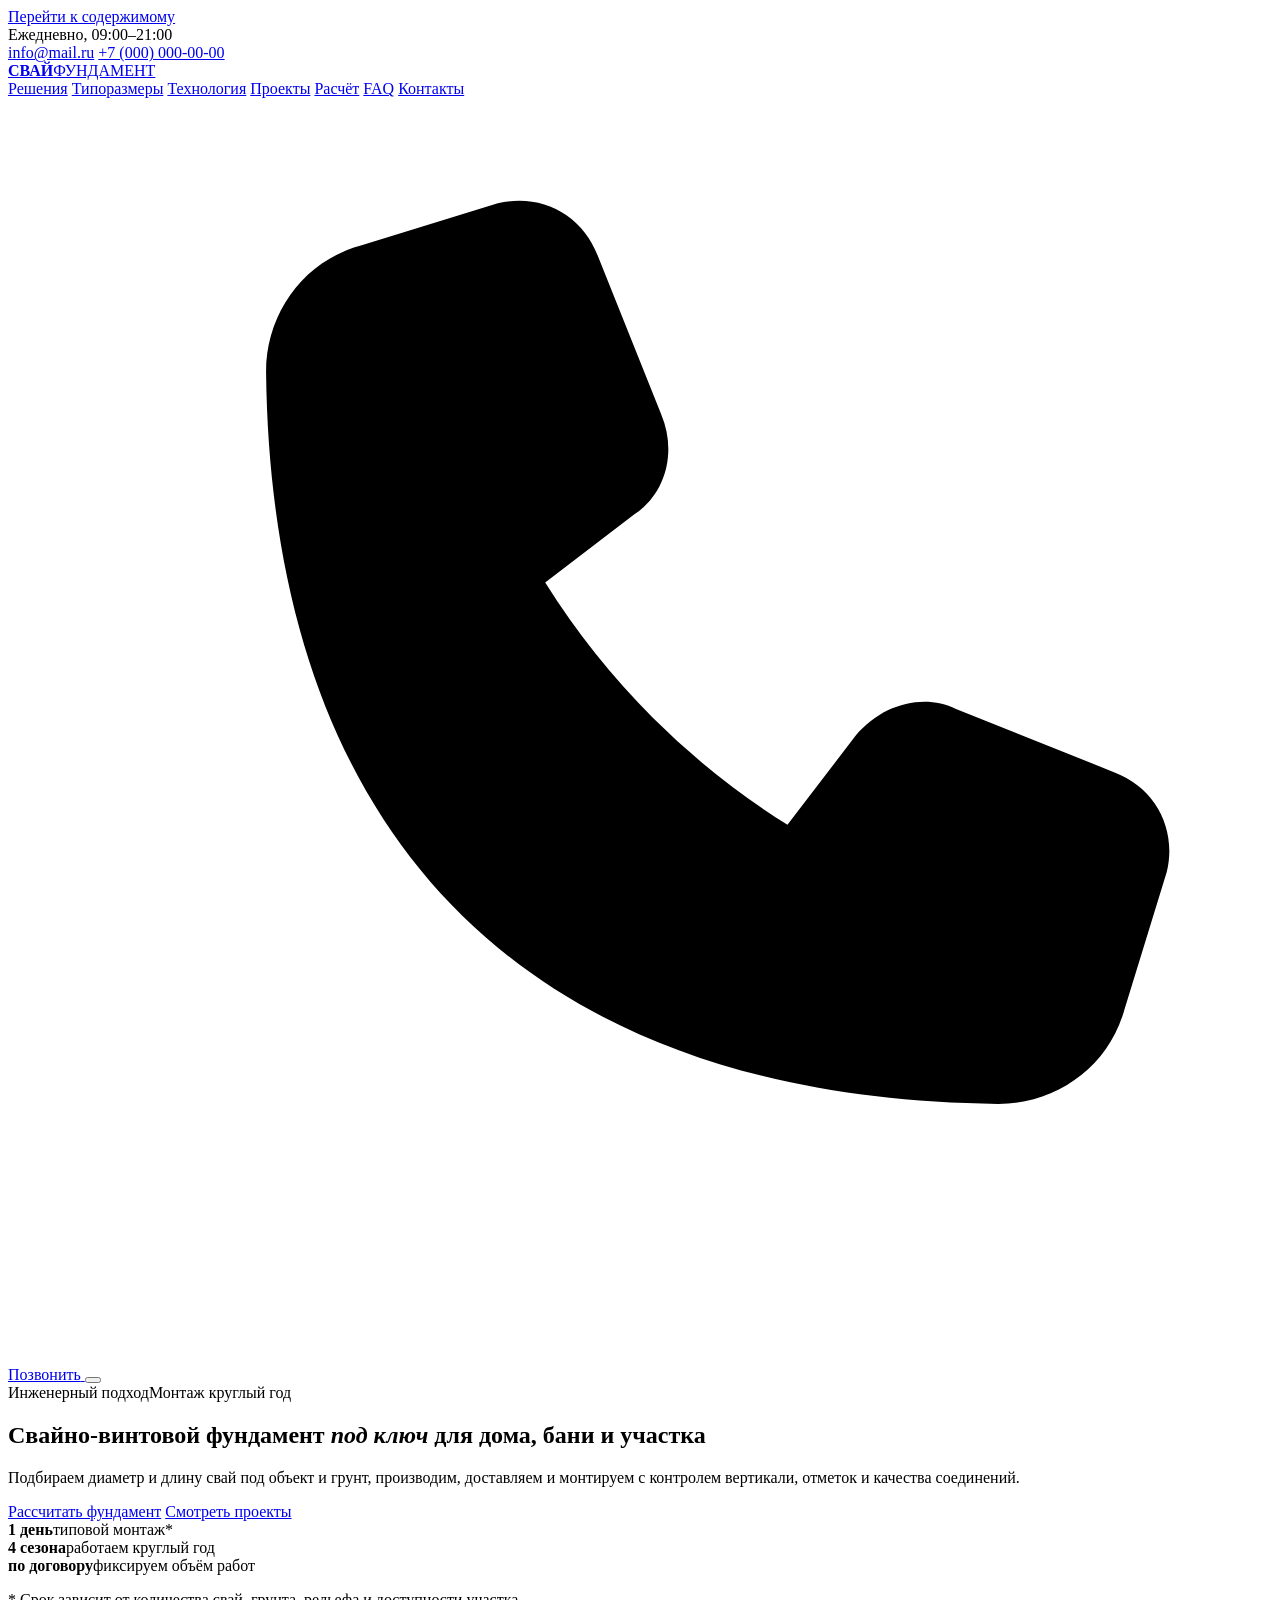
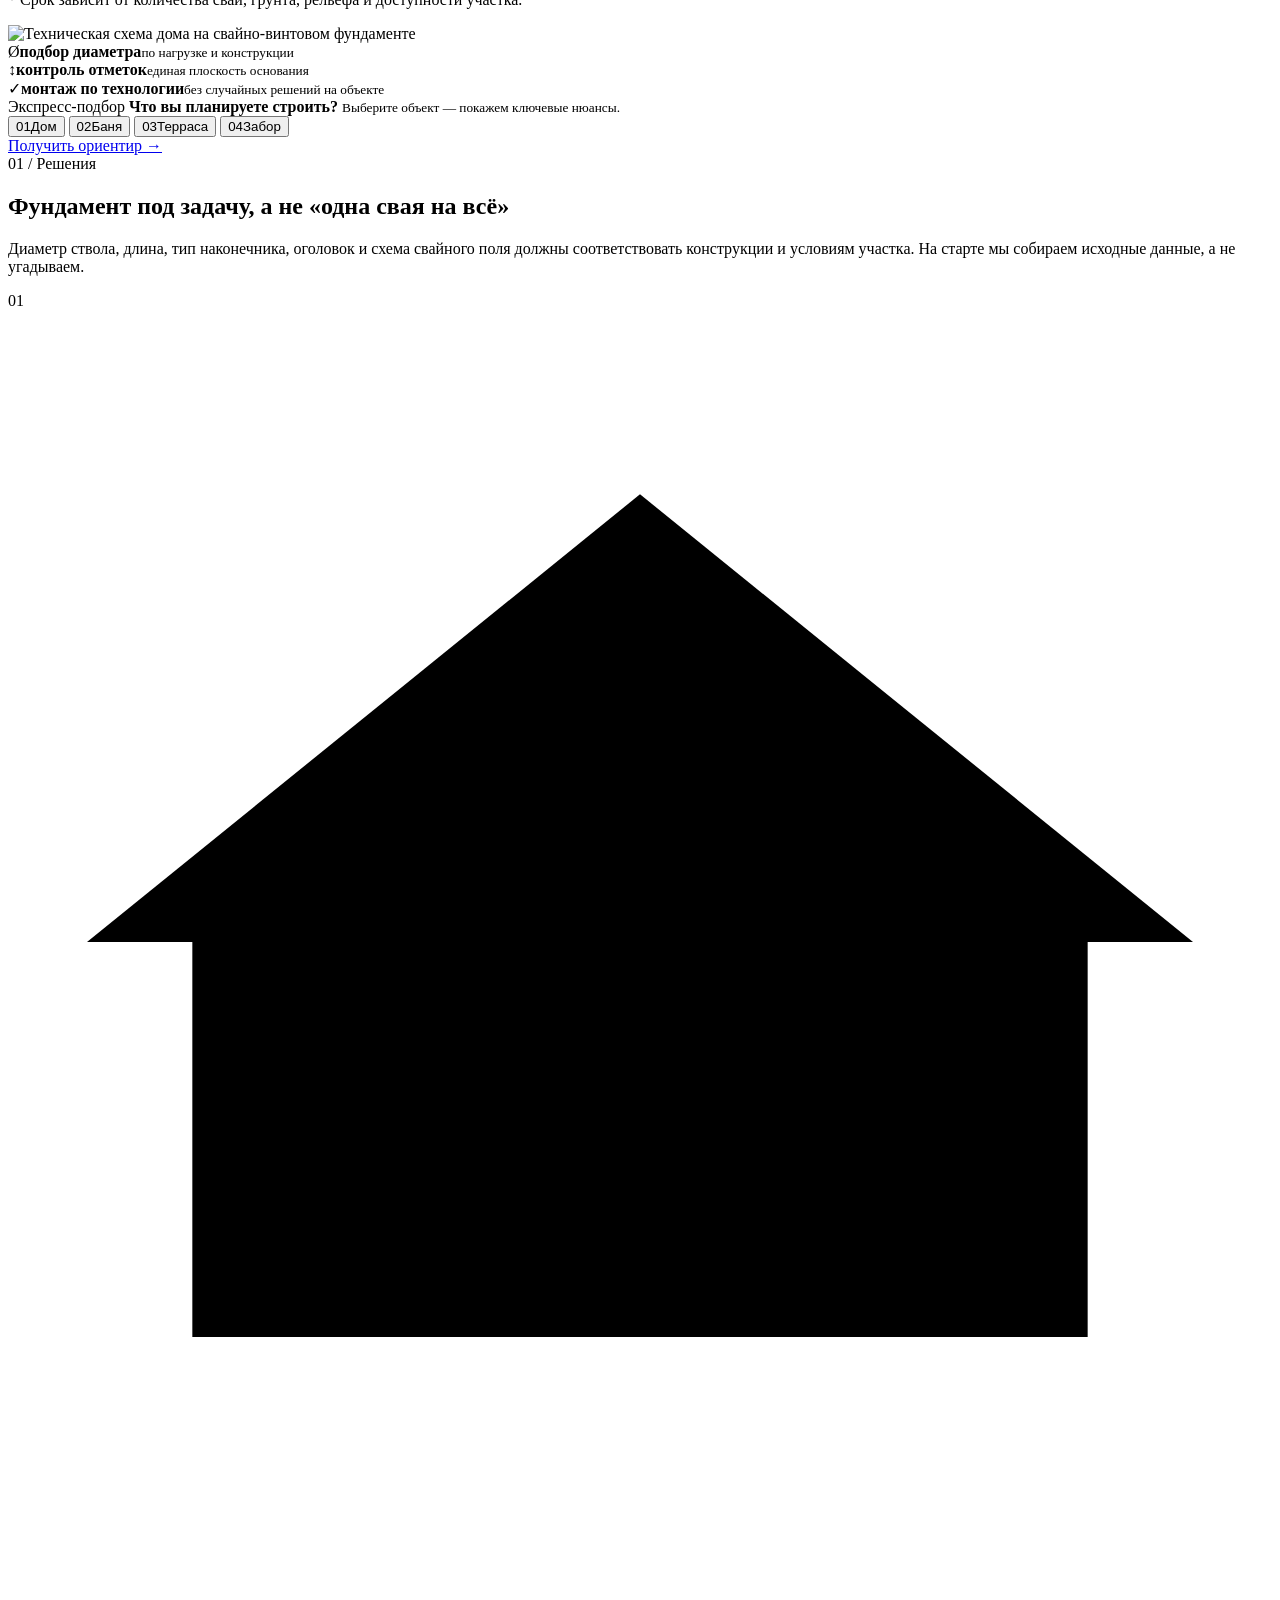
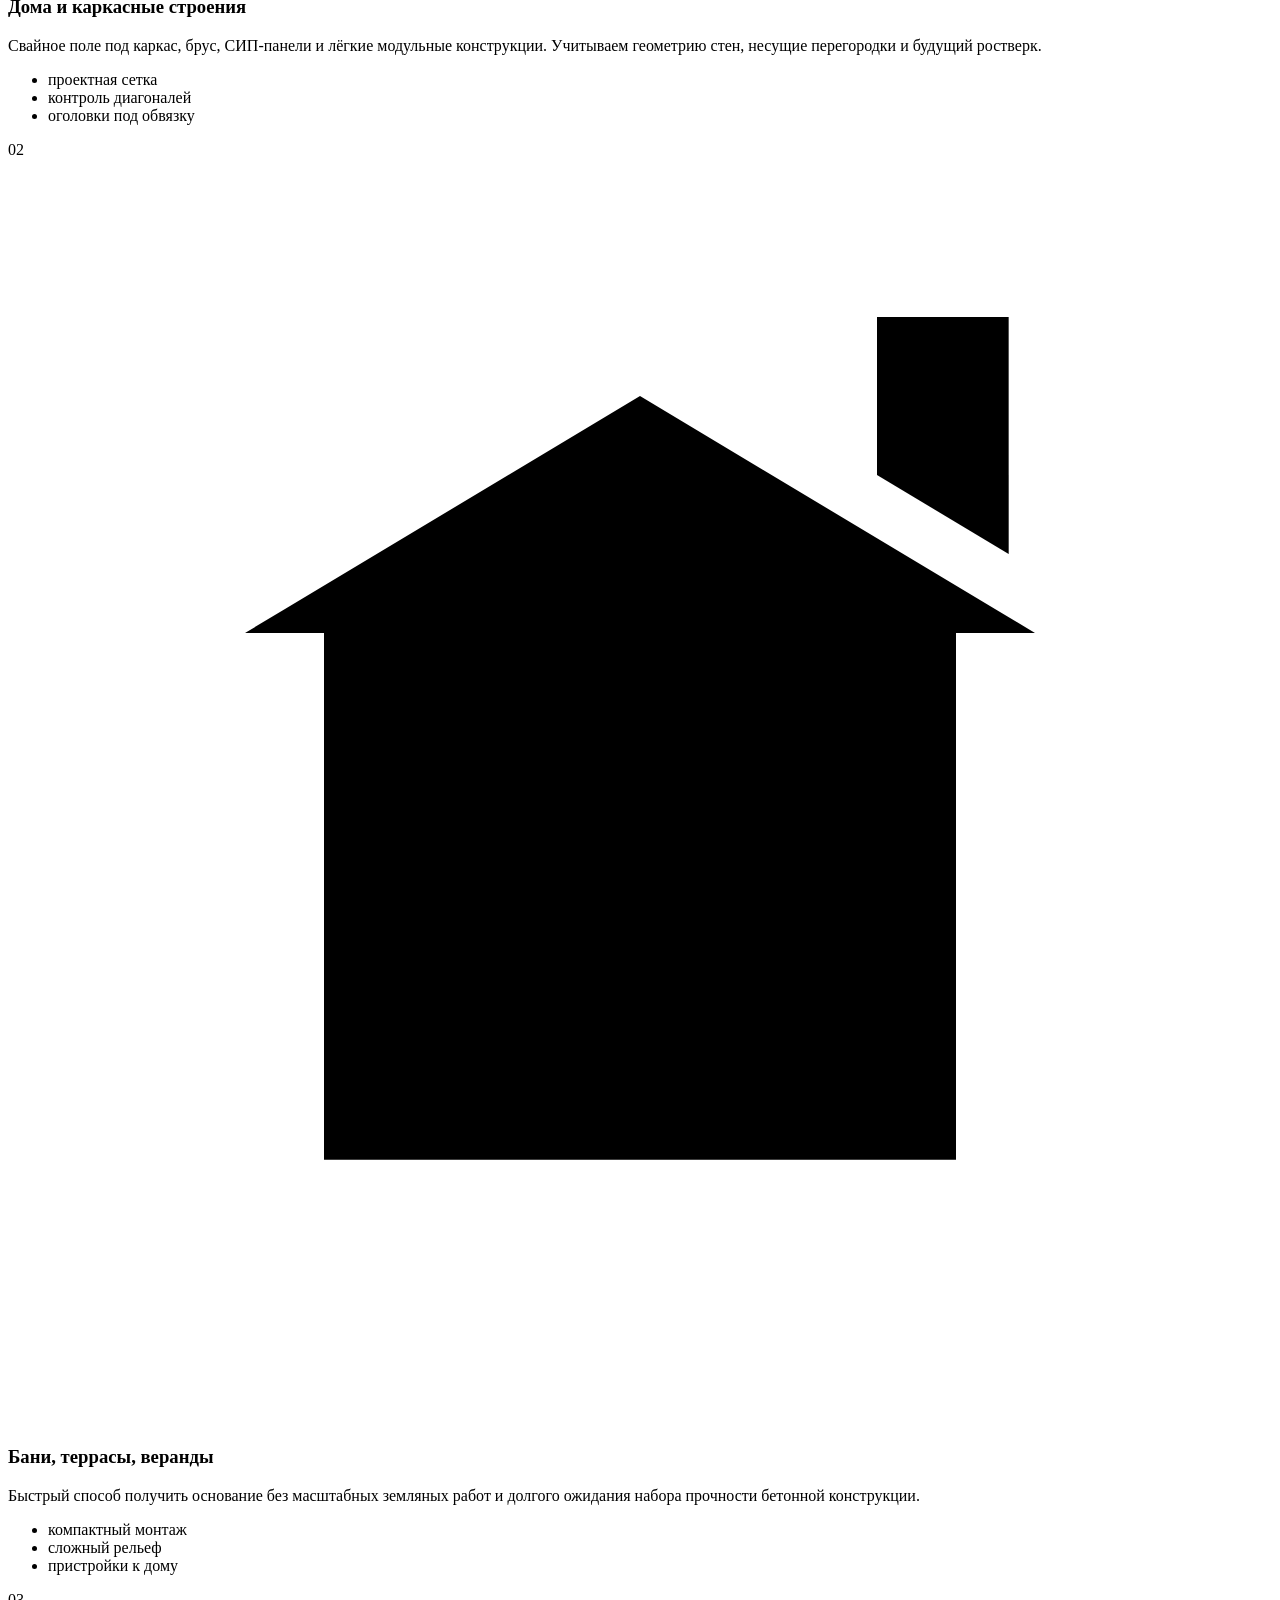
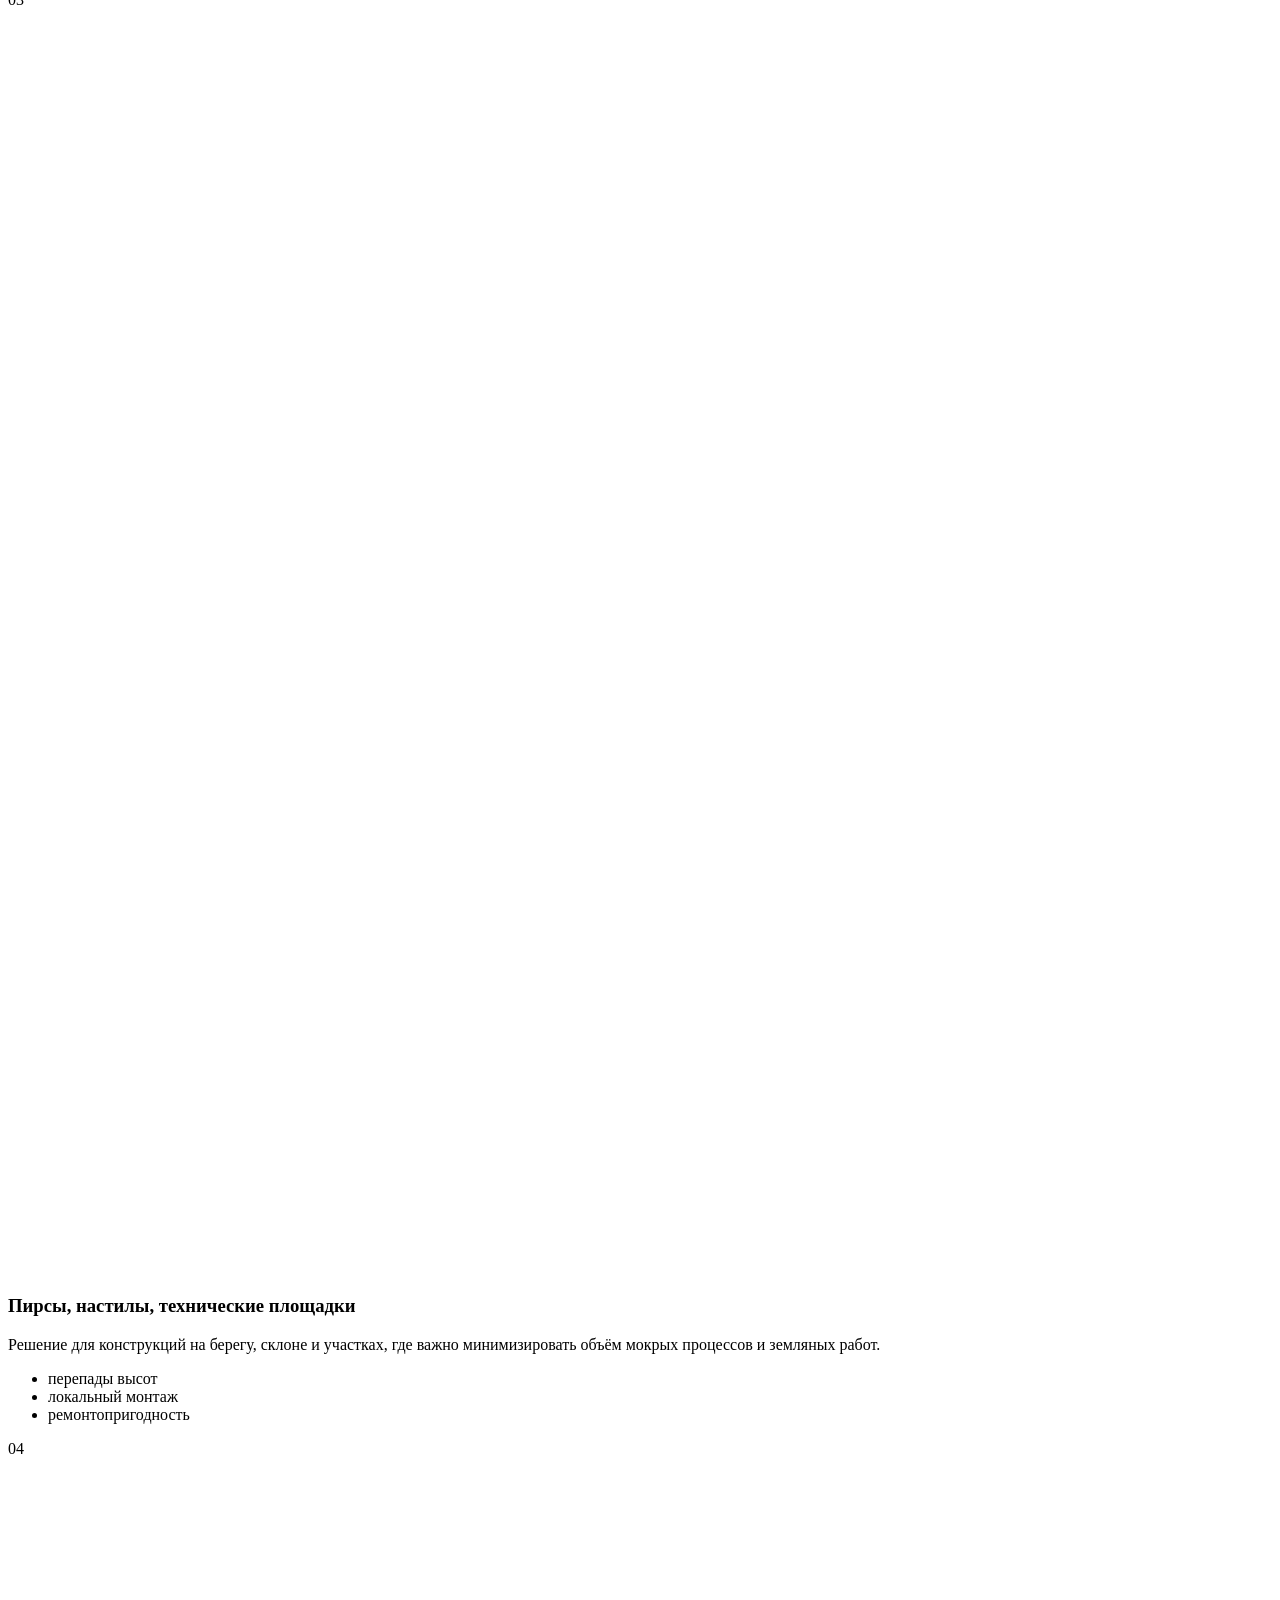
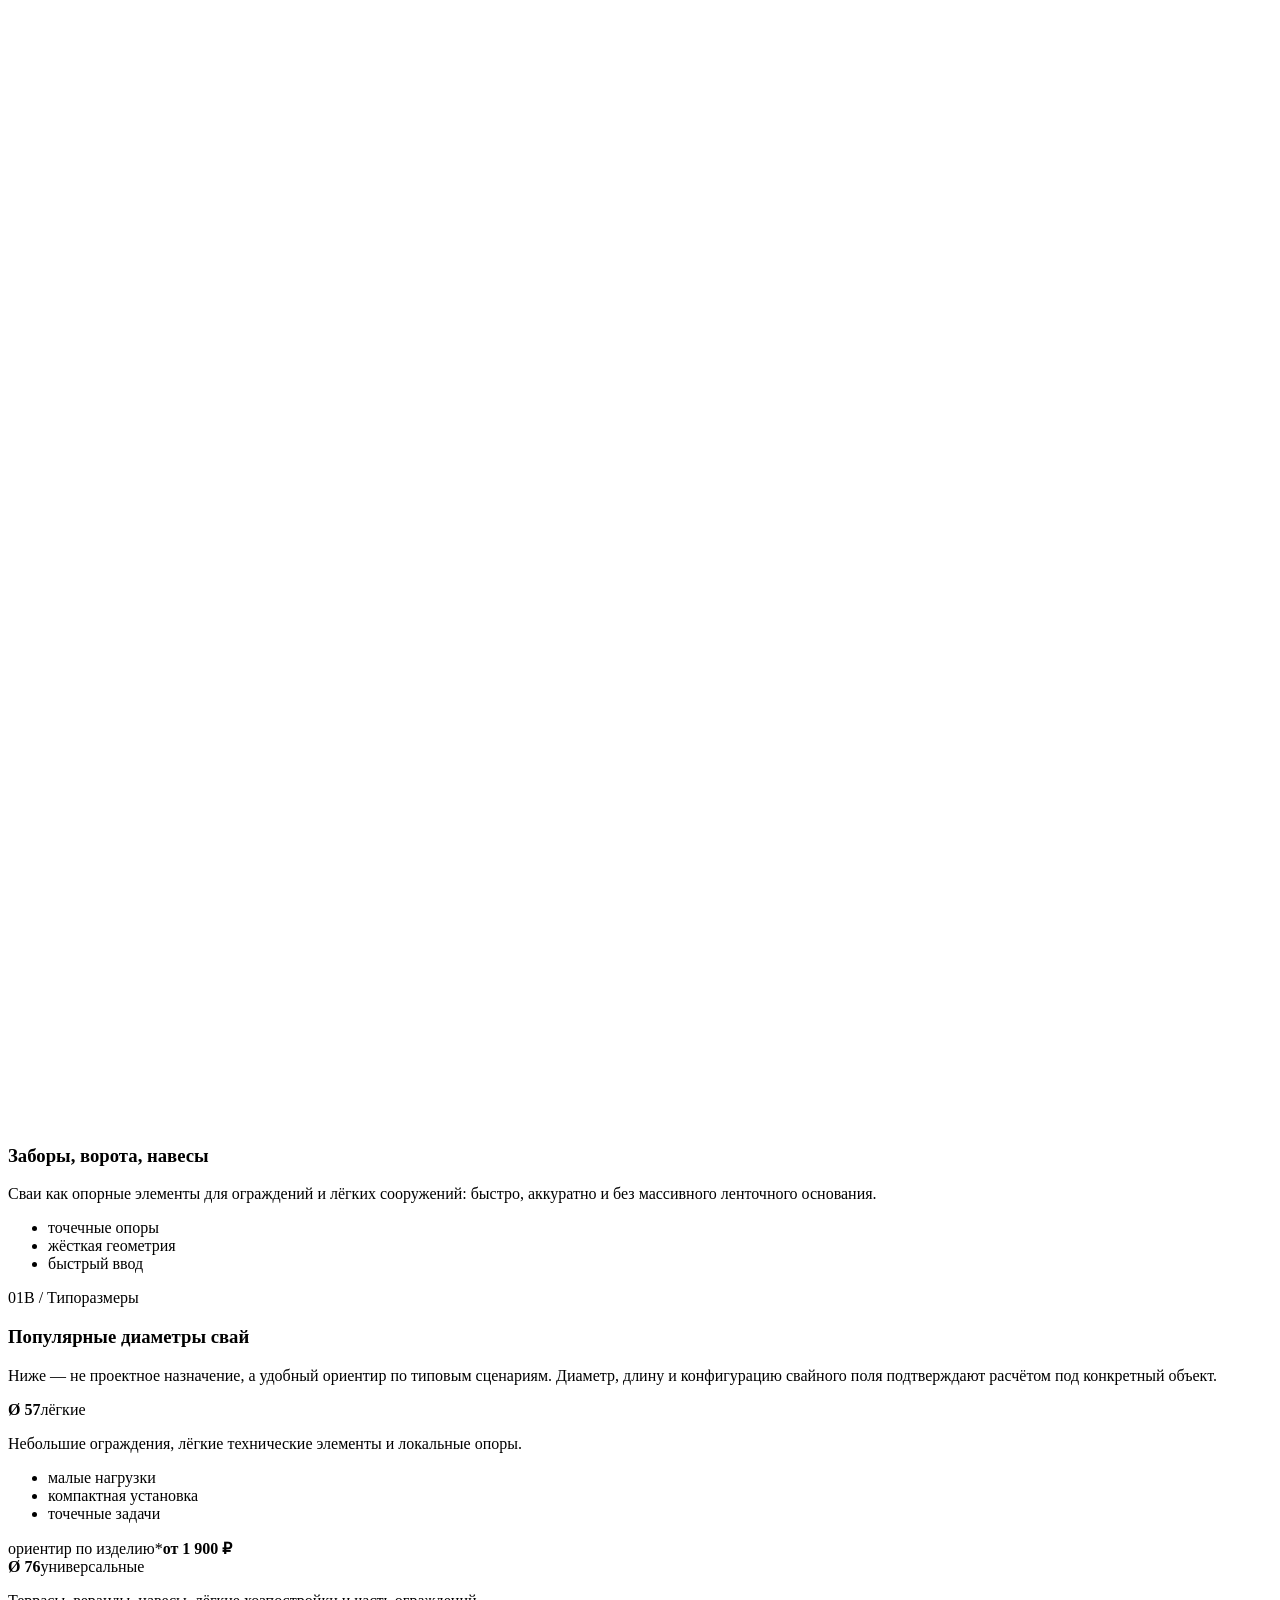
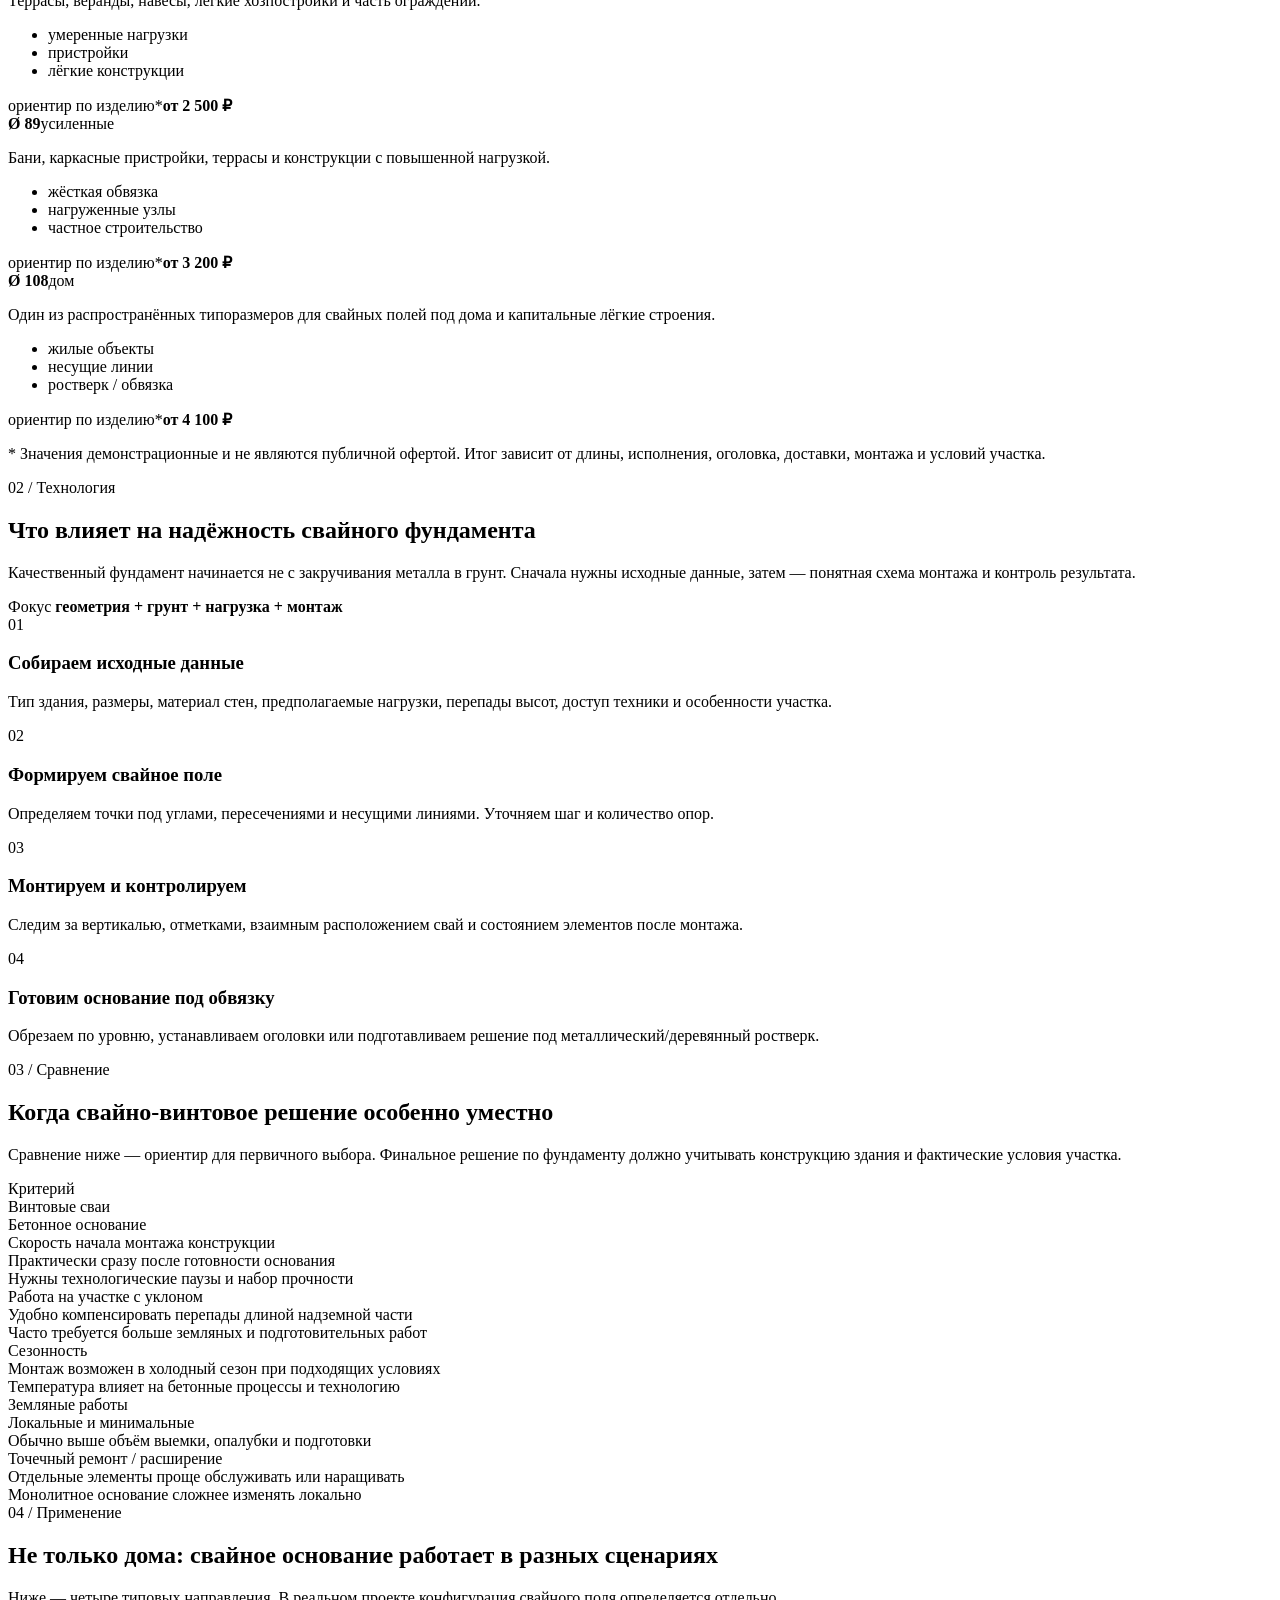
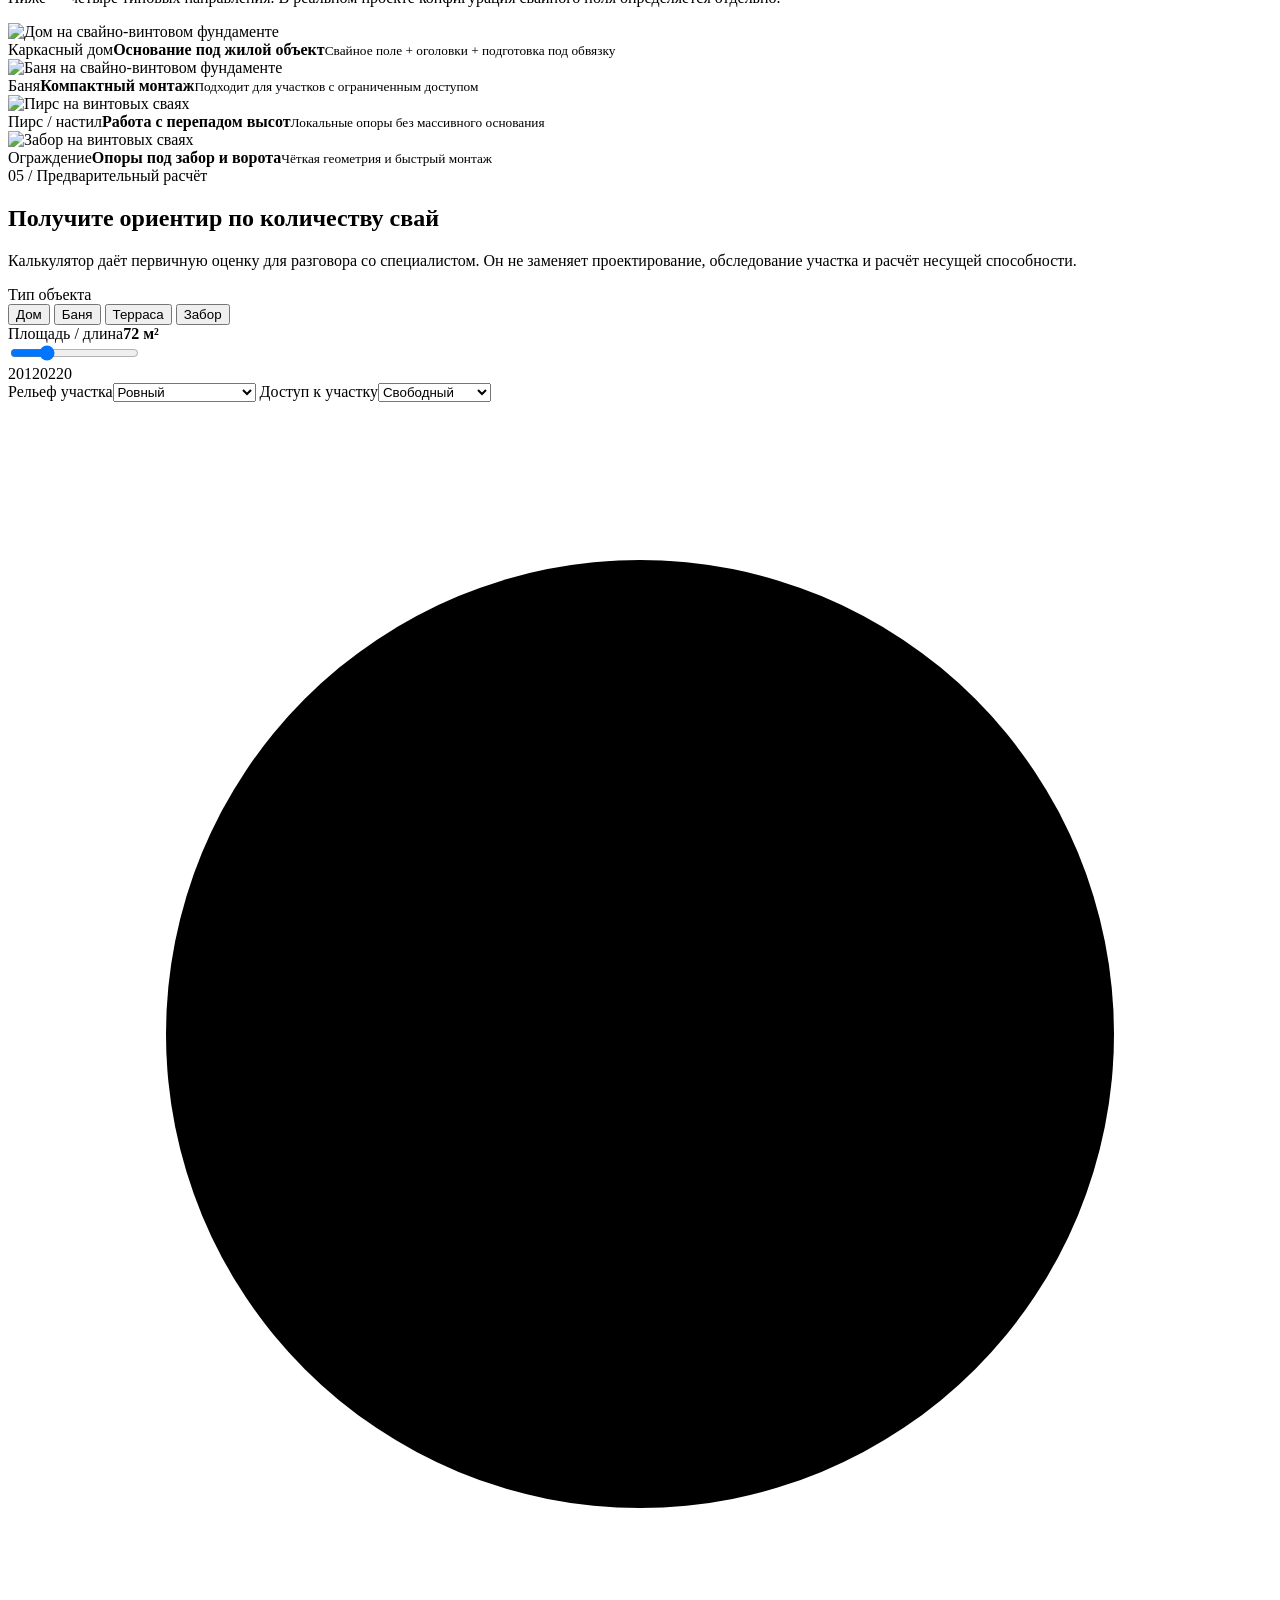
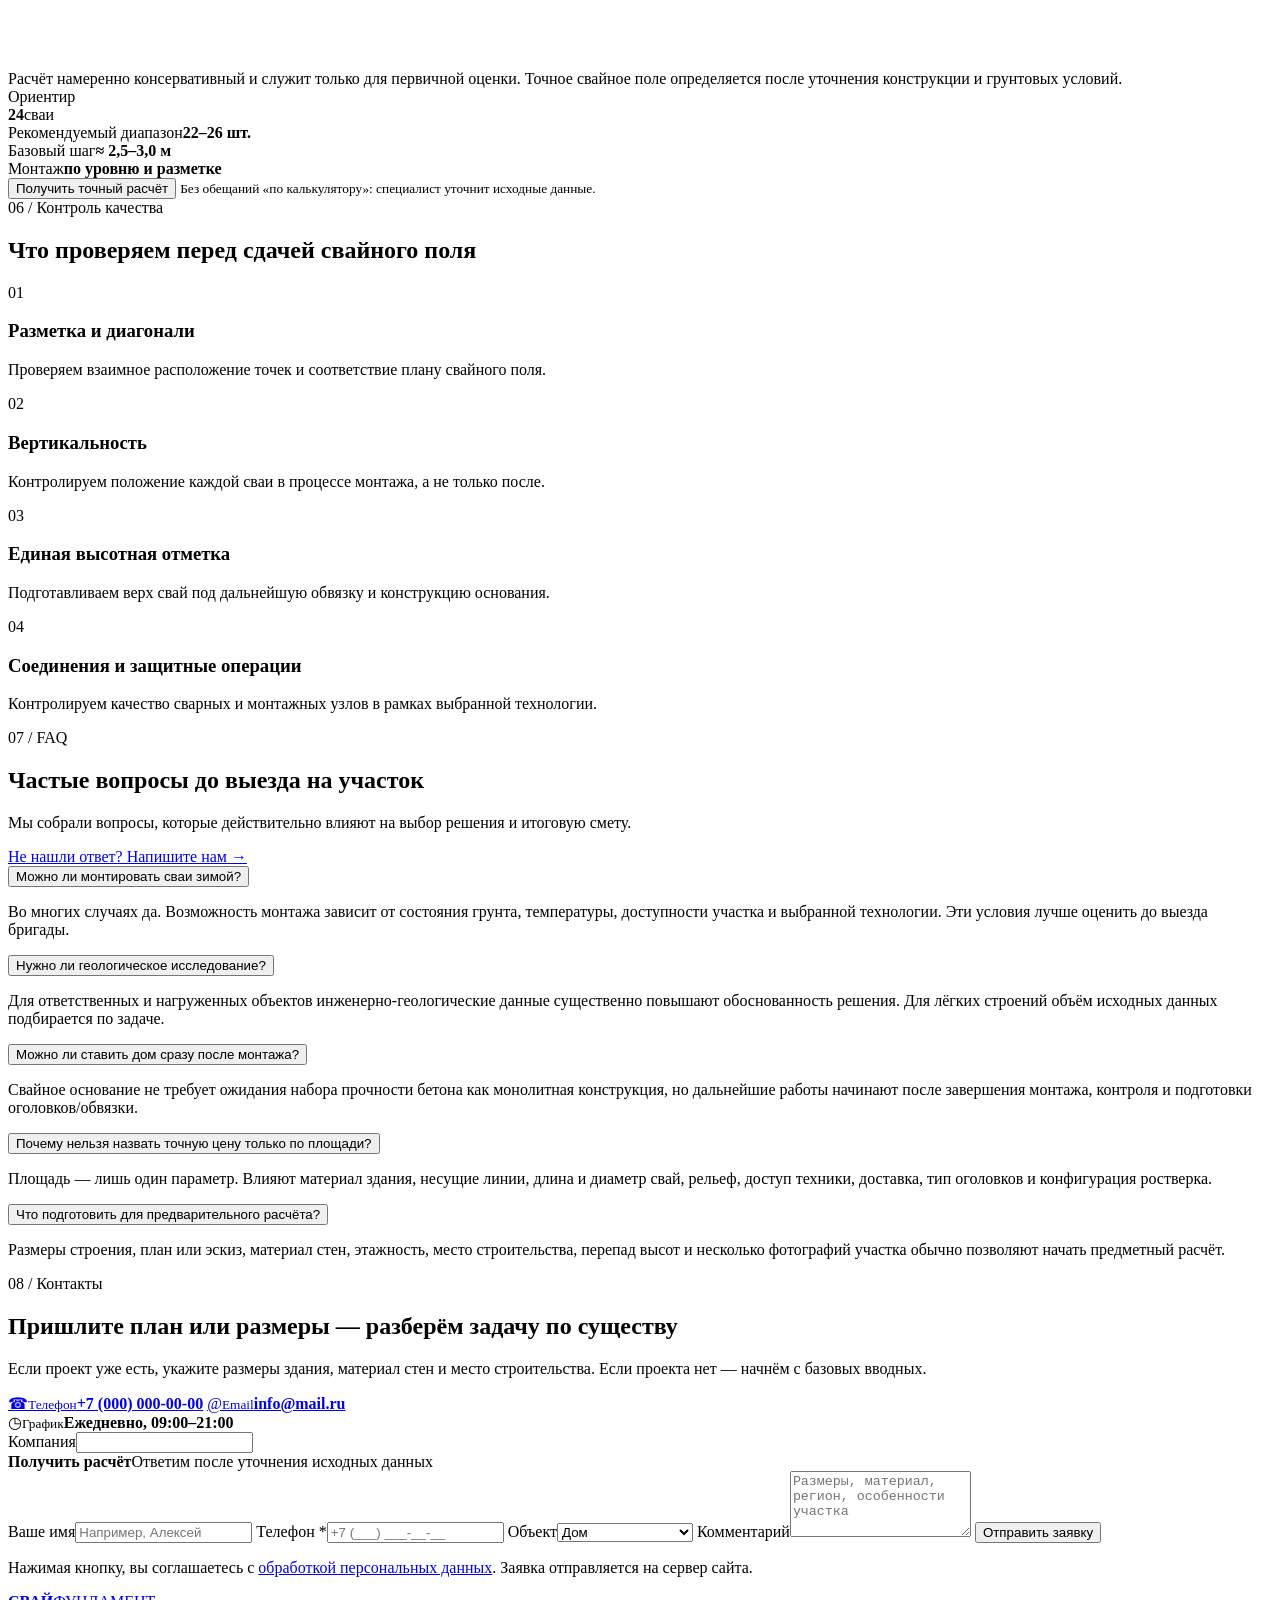
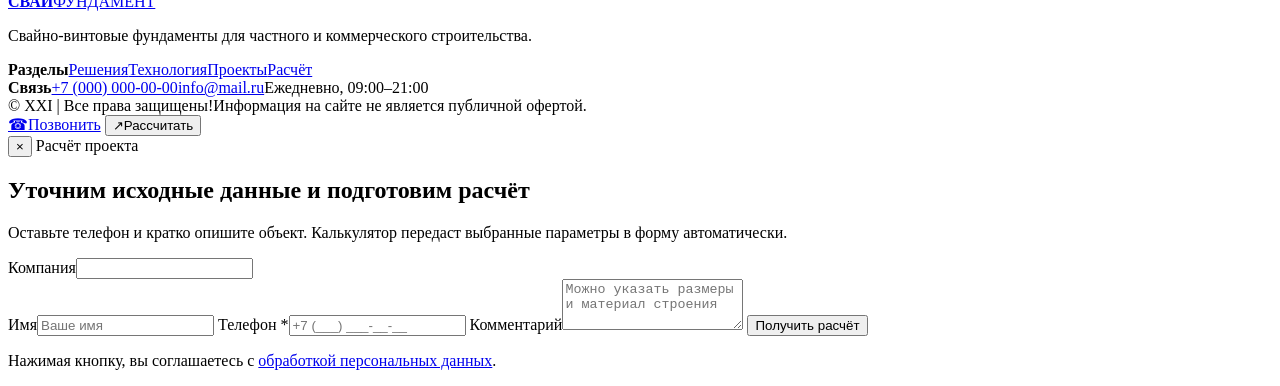
==== index.html @ ac0e325f "Initial project import" ====
<!DOCTYPE html>
<html lang="ru">
<head>
  <meta charset="utf-8">
  <meta name="viewport" content="width=device-width, initial-scale=1, viewport-fit=cover">
  <meta name="theme-color" content="#0b0f14">
  <meta name="format-detection" content="telephone=no">
  <title>Винтовые сваи и свайно-винтовые фундаменты под ключ</title>
  <meta name="description" content="Производство, подбор, доставка и монтаж винтовых свай. Свайно-винтовые фундаменты для домов, бань, террас, пирсов, заборов и пристроек.">
  <meta property="og:title" content="Винтовые сваи и свайно-винтовые фундаменты под ключ">
  <meta property="og:description" content="Подбор, производство, доставка и монтаж винтовых свай для частного и коммерческого строительства.">
  <meta property="og:type" content="website">
  <meta property="og:locale" content="ru_RU">
  <meta property="og:image" content="assets/img/og-cover.png">
  <meta name="twitter:card" content="summary_large_image">
  <link rel="icon" href="assets/img/favicon.svg" type="image/svg+xml">
  <link rel="apple-touch-icon" href="assets/img/icon-192.png">
  <link rel="manifest" href="manifest.webmanifest">
  <link rel="stylesheet" href="assets/css/style.css">
  <script type="application/ld+json">
  {
    "@context": "https://schema.org",
    "@type": "HomeAndConstructionBusiness",
    "name": "СвайФундамент",
    "telephone": "+70000000000",
    "email": "info@mail.ru",
    "openingHours": "Mo-Su 09:00-21:00",
    "areaServed": "Россия",
    "description": "Производство, подбор, доставка и монтаж винтовых свай и свайно-винтовых фундаментов."
  }
  </script>
</head>
<body>
  <a class="skip-link" href="#main">Перейти к содержимому</a>

  <header class="site-header" data-header>
    <div class="topline">
      <div class="container topline__inner">
        <div class="topline__item"><span class="dot dot--live"></span> Ежедневно, 09:00–21:00</div>
        <div class="topline__contacts">
          <a href="mailto:info@mail.ru">info@mail.ru</a>
          <a href="tel:+70000000000">+7 (000) 000-00-00</a>
        </div>
      </div>
    </div>
    <div class="container nav-wrap">
      <a class="brand" href="#top" aria-label="На главную">
        <span class="brand__mark" aria-hidden="true">
          <span class="brand__shaft"></span>
          <span class="brand__spiral brand__spiral--one"></span>
          <span class="brand__spiral brand__spiral--two"></span>
        </span>
        <span class="brand__text"><strong>СВАЙ</strong><span>ФУНДАМЕНТ</span></span>
      </a>

      <nav class="main-nav" aria-label="Главная навигация" data-nav>
        <a href="#solutions">Решения</a>
        <a href="#prices">Типоразмеры</a>
        <a href="#technology">Технология</a>
        <a href="#projects">Проекты</a>
        <a href="#calculator">Расчёт</a>
        <a href="#faq">FAQ</a>
        <a href="#contacts">Контакты</a>
      </nav>

      <div class="nav-actions">
        <a class="phone-chip" href="tel:+70000000000" aria-label="Позвонить">
          <svg viewBox="0 0 24 24" aria-hidden="true"><path d="M6.7 2.8 9.3 2c.8-.2 1.6.2 1.9 1l1.2 3c.3.7.1 1.5-.5 1.9l-1.7 1.3a14.5 14.5 0 0 0 4.6 4.6l1.3-1.7c.5-.6 1.3-.8 1.9-.5l3 1.2c.8.3 1.2 1.1 1 1.9l-.8 2.6c-.3 1.1-1.3 1.8-2.4 1.8C9.9 19 5 14.1 4.9 5.2c0-1.1.7-2.1 1.8-2.4Z"/></svg>
          <span>Позвонить</span>
        </a>
        <button class="menu-toggle" type="button" aria-label="Открыть меню" aria-expanded="false" data-menu-toggle>
          <span></span><span></span><span></span>
        </button>
      </div>
    </div>
  </header>

  <main id="main">
    <section class="hero" id="top">
      <div class="hero__grid" aria-hidden="true"></div>
      <div class="hero__glow hero__glow--one" aria-hidden="true"></div>
      <div class="hero__glow hero__glow--two" aria-hidden="true"></div>
      <div class="container hero__layout">
        <div class="hero__content" data-reveal>
          <div class="eyebrow"><span>Инженерный подход</span><span>Монтаж круглый год</span></div>
          <h1>Свайно-винтовой фундамент <em>под ключ</em> для дома, бани и участка</h1>
          <p class="hero__lead">Подбираем диаметр и длину свай под объект и грунт, производим, доставляем и монтируем с контролем вертикали, отметок и качества соединений.</p>

          <div class="hero__actions">
            <a class="btn btn--primary btn--large" href="#calculator">Рассчитать фундамент</a>
            <a class="btn btn--ghost btn--large" href="#projects">Смотреть проекты</a>
          </div>

          <div class="hero__trust" role="list" aria-label="Преимущества">
            <div class="trust-item" role="listitem"><strong>1 день</strong><span>типовой монтаж*</span></div>
            <div class="trust-item" role="listitem"><strong>4 сезона</strong><span>работаем круглый год</span></div>
            <div class="trust-item" role="listitem"><strong>по договору</strong><span>фиксируем объём работ</span></div>
          </div>
          <p class="micro-note">* Срок зависит от количества свай, грунта, рельефа и доступности участка.</p>
        </div>

        <div class="hero__visual" data-reveal="right">
          <div class="visual-shell">
            <img src="assets/img/hero-foundation.svg" alt="Техническая схема дома на свайно-винтовом фундаменте" width="1200" height="900">
            <div class="visual-label visual-label--a"><span>Ø</span><strong>подбор диаметра</strong><small>по нагрузке и конструкции</small></div>
            <div class="visual-label visual-label--b"><span>↕</span><strong>контроль отметок</strong><small>единая плоскость основания</small></div>
            <div class="visual-label visual-label--c"><span>✓</span><strong>монтаж по технологии</strong><small>без случайных решений на объекте</small></div>
          </div>
        </div>
      </div>

      <div class="container quick-panel" data-reveal>
        <div class="quick-panel__intro">
          <span class="kicker">Экспресс-подбор</span>
          <strong>Что вы планируете строить?</strong>
          <small>Выберите объект — покажем ключевые нюансы.</small>
        </div>
        <div class="quick-panel__options" data-quick-options>
          <button class="quick-option is-active" type="button" data-object="Дом"><span>01</span>Дом</button>
          <button class="quick-option" type="button" data-object="Баня"><span>02</span>Баня</button>
          <button class="quick-option" type="button" data-object="Терраса"><span>03</span>Терраса</button>
          <button class="quick-option" type="button" data-object="Забор"><span>04</span>Забор</button>
        </div>
        <a class="quick-panel__cta" href="#calculator">Получить ориентир <span>→</span></a>
      </div>
    </section>

    <section class="section section--light" id="solutions">
      <div class="container">
        <div class="section-heading section-heading--split" data-reveal>
          <div>
            <span class="section-index">01 / Решения</span>
            <h2>Фундамент под задачу, а не «одна свая на всё»</h2>
          </div>
          <p>Диаметр ствола, длина, тип наконечника, оголовок и схема свайного поля должны соответствовать конструкции и условиям участка. На старте мы собираем исходные данные, а не угадываем.</p>
        </div>

        <div class="solution-grid">
          <article class="solution-card solution-card--featured" data-reveal>
            <div class="solution-card__num">01</div>
            <div class="solution-card__icon" aria-hidden="true">
              <svg viewBox="0 0 48 48"><path d="M7 22 24 10l17 12v17H7V22Z"/><path d="M3 24 24 7l21 17"/><path d="M14 39V25h20v14"/><path d="M13 42v4M24 42v4M35 42v4"/></svg>
            </div>
            <h3>Дома и каркасные строения</h3>
            <p>Свайное поле под каркас, брус, СИП-панели и лёгкие модульные конструкции. Учитываем геометрию стен, несущие перегородки и будущий ростверк.</p>
            <ul class="mini-list"><li>проектная сетка</li><li>контроль диагоналей</li><li>оголовки под обвязку</li></ul>
          </article>

          <article class="solution-card" data-reveal>
            <div class="solution-card__num">02</div>
            <div class="solution-card__icon" aria-hidden="true">
              <svg viewBox="0 0 48 48"><path d="M8 38h32M12 38V18h24v20M9 18l15-9 15 9M17 38V27h14v11"/><path d="M33 12V6h5v9"/></svg>
            </div>
            <h3>Бани, террасы, веранды</h3>
            <p>Быстрый способ получить основание без масштабных земляных работ и долгого ожидания набора прочности бетонной конструкции.</p>
            <ul class="mini-list"><li>компактный монтаж</li><li>сложный рельеф</li><li>пристройки к дому</li></ul>
          </article>

          <article class="solution-card" data-reveal>
            <div class="solution-card__num">03</div>
            <div class="solution-card__icon" aria-hidden="true">
              <svg viewBox="0 0 48 48"><path d="M5 29h38M8 29v12M20 29v12M32 29v12M40 29v12M6 17l36 6M10 14v13M22 17v12M34 19v11"/><path d="M4 42h40"/></svg>
            </div>
            <h3>Пирсы, настилы, технические площадки</h3>
            <p>Решение для конструкций на берегу, склоне и участках, где важно минимизировать объём мокрых процессов и земляных работ.</p>
            <ul class="mini-list"><li>перепады высот</li><li>локальный монтаж</li><li>ремонтопригодность</li></ul>
          </article>

          <article class="solution-card" data-reveal>
            <div class="solution-card__num">04</div>
            <div class="solution-card__icon" aria-hidden="true">
              <svg viewBox="0 0 48 48"><path d="M8 8v34M24 8v34M40 8v34M8 16h32M8 33h32"/><path d="M5 42h38"/></svg>
            </div>
            <h3>Заборы, ворота, навесы</h3>
            <p>Сваи как опорные элементы для ограждений и лёгких сооружений: быстро, аккуратно и без массивного ленточного основания.</p>
            <ul class="mini-list"><li>точечные опоры</li><li>жёсткая геометрия</li><li>быстрый ввод</li></ul>
          </article>
        </div>
      </div>
    </section>

    <section class="section section--light" id="prices">
      <div class="container">
        <div class="product-strip" data-reveal>
          <div class="product-strip__top">
            <div>
              <span class="section-index">01B / Типоразмеры</span>
              <h3>Популярные диаметры свай</h3>
            </div>
            <p>Ниже — не проектное назначение, а удобный ориентир по типовым сценариям. Диаметр, длину и конфигурацию свайного поля подтверждают расчётом под конкретный объект.</p>
          </div>
          <div class="product-grid">
            <article class="product-card">
              <div class="product-card__top"><strong class="product-card__diameter">Ø 57</strong><span class="product-card__tag">лёгкие</span></div>
              <p>Небольшие ограждения, лёгкие технические элементы и локальные опоры.</p>
              <ul><li>малые нагрузки</li><li>компактная установка</li><li>точечные задачи</li></ul>
              <div class="product-card__price"><span>ориентир по изделию*</span><strong>от 1 900 ₽</strong></div>
            </article>
            <article class="product-card">
              <div class="product-card__top"><strong class="product-card__diameter">Ø 76</strong><span class="product-card__tag">универсальные</span></div>
              <p>Террасы, веранды, навесы, лёгкие хозпостройки и часть ограждений.</p>
              <ul><li>умеренные нагрузки</li><li>пристройки</li><li>лёгкие конструкции</li></ul>
              <div class="product-card__price"><span>ориентир по изделию*</span><strong>от 2 500 ₽</strong></div>
            </article>
            <article class="product-card">
              <div class="product-card__top"><strong class="product-card__diameter">Ø 89</strong><span class="product-card__tag">усиленные</span></div>
              <p>Бани, каркасные пристройки, террасы и конструкции с повышенной нагрузкой.</p>
              <ul><li>жёсткая обвязка</li><li>нагруженные узлы</li><li>частное строительство</li></ul>
              <div class="product-card__price"><span>ориентир по изделию*</span><strong>от 3 200 ₽</strong></div>
            </article>
            <article class="product-card">
              <div class="product-card__top"><strong class="product-card__diameter">Ø 108</strong><span class="product-card__tag">дом</span></div>
              <p>Один из распространённых типоразмеров для свайных полей под дома и капитальные лёгкие строения.</p>
              <ul><li>жилые объекты</li><li>несущие линии</li><li>ростверк / обвязка</li></ul>
              <div class="product-card__price"><span>ориентир по изделию*</span><strong>от 4 100 ₽</strong></div>
            </article>
          </div>
          <p class="product-disclaimer">* Значения демонстрационные и не являются публичной офертой. Итог зависит от длины, исполнения, оголовка, доставки, монтажа и условий участка.</p>
        </div>
      </div>
    </section>

    <section class="section section--dark engineering" id="technology">
      <div class="container engineering__layout">
        <div class="engineering__intro" data-reveal>
          <span class="section-index section-index--dark">02 / Технология</span>
          <h2>Что влияет на надёжность свайного фундамента</h2>
          <p>Качественный фундамент начинается не с закручивания металла в грунт. Сначала нужны исходные данные, затем — понятная схема монтажа и контроль результата.</p>
          <div class="engineering__metric">
            <span>Фокус</span>
            <strong>геометрия + грунт + нагрузка + монтаж</strong>
          </div>
        </div>

        <div class="engineering__steps">
          <article class="engineering-step" data-reveal>
            <span class="engineering-step__n">01</span>
            <div><h3>Собираем исходные данные</h3><p>Тип здания, размеры, материал стен, предполагаемые нагрузки, перепады высот, доступ техники и особенности участка.</p></div>
          </article>
          <article class="engineering-step" data-reveal>
            <span class="engineering-step__n">02</span>
            <div><h3>Формируем свайное поле</h3><p>Определяем точки под углами, пересечениями и несущими линиями. Уточняем шаг и количество опор.</p></div>
          </article>
          <article class="engineering-step" data-reveal>
            <span class="engineering-step__n">03</span>
            <div><h3>Монтируем и контролируем</h3><p>Следим за вертикалью, отметками, взаимным расположением свай и состоянием элементов после монтажа.</p></div>
          </article>
          <article class="engineering-step" data-reveal>
            <span class="engineering-step__n">04</span>
            <div><h3>Готовим основание под обвязку</h3><p>Обрезаем по уровню, устанавливаем оголовки или подготавливаем решение под металлический/деревянный ростверк.</p></div>
          </article>
        </div>
      </div>
    </section>

    <section class="section section--paper" id="comparison">
      <div class="container">
        <div class="section-heading" data-reveal>
          <span class="section-index">03 / Сравнение</span>
          <h2>Когда свайно-винтовое решение особенно уместно</h2>
          <p>Сравнение ниже — ориентир для первичного выбора. Финальное решение по фундаменту должно учитывать конструкцию здания и фактические условия участка.</p>
        </div>

        <div class="compare-wrap" data-reveal>
          <div class="compare-head">
            <div>Критерий</div>
            <div class="compare-head__accent">Винтовые сваи</div>
            <div>Бетонное основание</div>
          </div>
          <div class="compare-row"><div>Скорость начала монтажа конструкции</div><div class="is-good">Практически сразу после готовности основания</div><div>Нужны технологические паузы и набор прочности</div></div>
          <div class="compare-row"><div>Работа на участке с уклоном</div><div class="is-good">Удобно компенсировать перепады длиной надземной части</div><div>Часто требуется больше земляных и подготовительных работ</div></div>
          <div class="compare-row"><div>Сезонность</div><div class="is-good">Монтаж возможен в холодный сезон при подходящих условиях</div><div>Температура влияет на бетонные процессы и технологию</div></div>
          <div class="compare-row"><div>Земляные работы</div><div class="is-good">Локальные и минимальные</div><div>Обычно выше объём выемки, опалубки и подготовки</div></div>
          <div class="compare-row"><div>Точечный ремонт / расширение</div><div class="is-good">Отдельные элементы проще обслуживать или наращивать</div><div>Монолитное основание сложнее изменять локально</div></div>
        </div>
      </div>
    </section>

    <section class="section section--dark projects" id="projects">
      <div class="container">
        <div class="section-heading section-heading--dark" data-reveal>
          <span class="section-index section-index--dark">04 / Применение</span>
          <h2>Не только дома: свайное основание работает в разных сценариях</h2>
          <p>Ниже — четыре типовых направления. В реальном проекте конфигурация свайного поля определяется отдельно.</p>
        </div>

        <div class="project-grid">
          <article class="project-card project-card--wide" data-reveal>
            <img src="assets/img/project-house.svg" alt="Дом на свайно-винтовом фундаменте" loading="lazy" width="800" height="560">
            <div class="project-card__overlay"><span>Каркасный дом</span><strong>Основание под жилой объект</strong><small>Свайное поле + оголовки + подготовка под обвязку</small></div>
          </article>
          <article class="project-card" data-reveal>
            <img src="assets/img/project-bath.svg" alt="Баня на свайно-винтовом фундаменте" loading="lazy" width="800" height="560">
            <div class="project-card__overlay"><span>Баня</span><strong>Компактный монтаж</strong><small>Подходит для участков с ограниченным доступом</small></div>
          </article>
          <article class="project-card" data-reveal>
            <img src="assets/img/project-pier.svg" alt="Пирс на винтовых сваях" loading="lazy" width="800" height="560">
            <div class="project-card__overlay"><span>Пирс / настил</span><strong>Работа с перепадом высот</strong><small>Локальные опоры без массивного основания</small></div>
          </article>
          <article class="project-card project-card--wide" data-reveal>
            <img src="assets/img/project-fence.svg" alt="Забор на винтовых сваях" loading="lazy" width="800" height="560">
            <div class="project-card__overlay"><span>Ограждение</span><strong>Опоры под забор и ворота</strong><small>Чёткая геометрия и быстрый монтаж</small></div>
          </article>
        </div>
      </div>
    </section>

    <section class="section section--light calculator-section" id="calculator">
      <div class="container">
        <div class="section-heading section-heading--split" data-reveal>
          <div>
            <span class="section-index">05 / Предварительный расчёт</span>
            <h2>Получите ориентир по количеству свай</h2>
          </div>
          <p>Калькулятор даёт первичную оценку для разговора со специалистом. Он не заменяет проектирование, обследование участка и расчёт несущей способности.</p>
        </div>

        <div class="calculator" data-calculator data-reveal>
          <div class="calculator__controls">
            <div class="field-group">
              <span class="field-label">Тип объекта</span>
              <div class="segmented" role="group" aria-label="Тип объекта">
                <button type="button" class="is-active" data-type="house">Дом</button>
                <button type="button" data-type="bath">Баня</button>
                <button type="button" data-type="terrace">Терраса</button>
                <button type="button" data-type="fence">Забор</button>
              </div>
            </div>

            <div class="field-group">
              <div class="field-label field-label--between"><span>Площадь / длина</span><strong data-area-output>72 м²</strong></div>
              <input class="range" type="range" min="20" max="220" step="4" value="72" data-area aria-label="Площадь или длина объекта">
              <div class="range-scale"><span>20</span><span>120</span><span>220</span></div>
            </div>

            <div class="field-grid">
              <label class="select-field"><span>Рельеф участка</span><select data-relief><option value="1">Ровный</option><option value="1.08">Небольшой уклон</option><option value="1.18">Выраженный уклон</option></select></label>
              <label class="select-field"><span>Доступ к участку</span><select data-access><option value="1">Свободный</option><option value="1.05">Ограниченный</option></select></label>
            </div>

            <div class="calculator__notice">
              <svg viewBox="0 0 24 24" aria-hidden="true"><circle cx="12" cy="12" r="9"/><path d="M12 10v6M12 7h.01"/></svg>
              <span>Расчёт намеренно консервативный и служит только для первичной оценки. Точное свайное поле определяется после уточнения конструкции и грунтовых условий.</span>
            </div>
          </div>

          <aside class="calculator__result">
            <div class="result-badge">Ориентир</div>
            <div class="result-main"><strong data-piles>24</strong><span>сваи</span></div>
            <div class="result-list">
              <div><span>Рекомендуемый диапазон</span><strong data-range>22–26 шт.</strong></div>
              <div><span>Базовый шаг</span><strong data-step>≈ 2,5–3,0 м</strong></div>
              <div><span>Монтаж</span><strong>по уровню и разметке</strong></div>
            </div>
            <button class="btn btn--primary btn--block" type="button" data-open-modal>Получить точный расчёт</button>
            <small>Без обещаний «по калькулятору»: специалист уточнит исходные данные.</small>
          </aside>
        </div>
      </div>
    </section>

    <section class="section section--paper quality">
      <div class="container quality__layout">
        <div class="quality__visual" data-reveal>
          <div class="quality-card">
            <span class="section-index">06 / Контроль качества</span>
            <h2>Что проверяем перед сдачей свайного поля</h2>
            <div class="quality-diagram" aria-hidden="true">
              <span class="quality-diagram__axis quality-diagram__axis--x"></span>
              <span class="quality-diagram__axis quality-diagram__axis--y"></span>
              <span class="quality-diagram__pile"></span>
              <span class="quality-diagram__level"></span>
              <span class="quality-diagram__mark quality-diagram__mark--1"></span>
              <span class="quality-diagram__mark quality-diagram__mark--2"></span>
              <span class="quality-diagram__mark quality-diagram__mark--3"></span>
            </div>
          </div>
        </div>
        <div class="quality__content">
          <div class="check-list">
            <article data-reveal><span>01</span><div><h3>Разметка и диагонали</h3><p>Проверяем взаимное расположение точек и соответствие плану свайного поля.</p></div></article>
            <article data-reveal><span>02</span><div><h3>Вертикальность</h3><p>Контролируем положение каждой сваи в процессе монтажа, а не только после.</p></div></article>
            <article data-reveal><span>03</span><div><h3>Единая высотная отметка</h3><p>Подготавливаем верх свай под дальнейшую обвязку и конструкцию основания.</p></div></article>
            <article data-reveal><span>04</span><div><h3>Соединения и защитные операции</h3><p>Контролируем качество сварных и монтажных узлов в рамках выбранной технологии.</p></div></article>
          </div>
        </div>
      </div>
    </section>

    <section class="section section--dark faq-section" id="faq">
      <div class="container faq__layout">
        <div class="faq__intro" data-reveal>
          <span class="section-index section-index--dark">07 / FAQ</span>
          <h2>Частые вопросы до выезда на участок</h2>
          <p>Мы собрали вопросы, которые действительно влияют на выбор решения и итоговую смету.</p>
          <a class="text-link" href="#contacts">Не нашли ответ? Напишите нам <span>→</span></a>
        </div>
        <div class="faq" data-faq>
          <article class="faq-item is-open" data-reveal>
            <button type="button" aria-expanded="true"><span>Можно ли монтировать сваи зимой?</span><i></i></button>
            <div class="faq-item__body"><p>Во многих случаях да. Возможность монтажа зависит от состояния грунта, температуры, доступности участка и выбранной технологии. Эти условия лучше оценить до выезда бригады.</p></div>
          </article>
          <article class="faq-item" data-reveal>
            <button type="button" aria-expanded="false"><span>Нужно ли геологическое исследование?</span><i></i></button>
            <div class="faq-item__body"><p>Для ответственных и нагруженных объектов инженерно-геологические данные существенно повышают обоснованность решения. Для лёгких строений объём исходных данных подбирается по задаче.</p></div>
          </article>
          <article class="faq-item" data-reveal>
            <button type="button" aria-expanded="false"><span>Можно ли ставить дом сразу после монтажа?</span><i></i></button>
            <div class="faq-item__body"><p>Свайное основание не требует ожидания набора прочности бетона как монолитная конструкция, но дальнейшие работы начинают после завершения монтажа, контроля и подготовки оголовков/обвязки.</p></div>
          </article>
          <article class="faq-item" data-reveal>
            <button type="button" aria-expanded="false"><span>Почему нельзя назвать точную цену только по площади?</span><i></i></button>
            <div class="faq-item__body"><p>Площадь — лишь один параметр. Влияют материал здания, несущие линии, длина и диаметр свай, рельеф, доступ техники, доставка, тип оголовков и конфигурация ростверка.</p></div>
          </article>
          <article class="faq-item" data-reveal>
            <button type="button" aria-expanded="false"><span>Что подготовить для предварительного расчёта?</span><i></i></button>
            <div class="faq-item__body"><p>Размеры строения, план или эскиз, материал стен, этажность, место строительства, перепад высот и несколько фотографий участка обычно позволяют начать предметный расчёт.</p></div>
          </article>
        </div>
      </div>
    </section>

    <section class="section contact-section" id="contacts">
      <div class="container contact-shell" data-reveal>
        <div class="contact-copy">
          <span class="section-index">08 / Контакты</span>
          <h2>Пришлите план или размеры — разберём задачу по существу</h2>
          <p>Если проект уже есть, укажите размеры здания, материал стен и место строительства. Если проекта нет — начнём с базовых вводных.</p>

          <div class="contact-list">
            <a href="tel:+70000000000"><span class="contact-list__icon">☎</span><span><small>Телефон</small><strong>+7 (000) 000-00-00</strong></span></a>
            <a href="mailto:info@mail.ru"><span class="contact-list__icon">@</span><span><small>Email</small><strong>info@mail.ru</strong></span></a>
            <div><span class="contact-list__icon">◷</span><span><small>График</small><strong>Ежедневно, 09:00–21:00</strong></span></div>
          </div>
        </div>

        <form class="lead-form" data-lead-form action="api/contact.php" method="post" novalidate>
          <div class="hp-field"><label>Компания<input type="text" name="company" tabindex="-1" autocomplete="off"></label></div>
          <div class="lead-form__head"><strong>Получить расчёт</strong><span>Ответим после уточнения исходных данных</span></div>
          <label><span>Ваше имя</span><input type="text" name="name" autocomplete="name" placeholder="Например, Алексей"></label>
          <label><span>Телефон *</span><input type="tel" name="phone" autocomplete="tel" inputmode="tel" placeholder="+7 (___) ___-__-__" required></label>
          <label><span>Объект</span><select name="object"><option>Дом</option><option>Баня</option><option>Терраса / веранда</option><option>Забор / ворота</option><option>Пирс / настил</option><option>Другое</option></select></label>
          <label><span>Комментарий</span><textarea name="message" rows="4" placeholder="Размеры, материал, регион, особенности участка"></textarea></label>
          <button class="btn btn--primary btn--block btn--large" type="submit">Отправить заявку</button>
          <p class="form-note">Нажимая кнопку, вы соглашаетесь с <a href="privacy.html">обработкой персональных данных</a>. Заявка отправляется на сервер сайта.</p>
          <div class="form-status" role="status" aria-live="polite" data-form-status></div>
        </form>
      </div>
    </section>
  </main>

  <footer class="site-footer">
    <div class="container footer-main">
      <div class="footer-brand">
        <a class="brand brand--footer" href="#top">
          <span class="brand__mark" aria-hidden="true"><span class="brand__shaft"></span><span class="brand__spiral brand__spiral--one"></span><span class="brand__spiral brand__spiral--two"></span></span>
          <span class="brand__text"><strong>СВАЙ</strong><span>ФУНДАМЕНТ</span></span>
        </a>
        <p>Свайно-винтовые фундаменты для частного и коммерческого строительства.</p>
      </div>
      <div class="footer-nav"><strong>Разделы</strong><a href="#solutions">Решения</a><a href="#technology">Технология</a><a href="#projects">Проекты</a><a href="#calculator">Расчёт</a></div>
      <div class="footer-nav"><strong>Связь</strong><a href="tel:+70000000000">+7 (000) 000-00-00</a><a href="mailto:info@mail.ru">info@mail.ru</a><span>Ежедневно, 09:00–21:00</span></div>
    </div>
    <div class="container footer-bottom"><span>© <span data-year>XXI</span> | Все права защищены!</span><span>Информация на сайте не является публичной офертой.</span></div>
  </footer>

  <div class="mobile-cta" aria-label="Быстрые действия">
    <a href="tel:+70000000000"><span>☎</span>Позвонить</a>
    <button type="button" data-open-modal><span>↗</span>Рассчитать</button>
  </div>

  <div class="modal" aria-hidden="true" data-modal>
    <div class="modal__backdrop" data-close-modal></div>
    <div class="modal__dialog" role="dialog" aria-modal="true" aria-labelledby="modal-title">
      <button class="modal__close" type="button" aria-label="Закрыть" data-close-modal>×</button>
      <span class="section-index">Расчёт проекта</span>
      <h2 id="modal-title">Уточним исходные данные и подготовим расчёт</h2>
      <p>Оставьте телефон и кратко опишите объект. Калькулятор передаст выбранные параметры в форму автоматически.</p>
      <form class="lead-form lead-form--modal" data-lead-form action="api/contact.php" method="post" novalidate>
        <div class="hp-field"><label>Компания<input type="text" name="company" tabindex="-1" autocomplete="off"></label></div>
        <input type="hidden" name="calculator" data-calculator-summary>
        <label><span>Имя</span><input type="text" name="name" autocomplete="name" placeholder="Ваше имя"></label>
        <label><span>Телефон *</span><input type="tel" name="phone" autocomplete="tel" inputmode="tel" placeholder="+7 (___) ___-__-__" required></label>
        <label><span>Комментарий</span><textarea name="message" rows="3" placeholder="Можно указать размеры и материал строения"></textarea></label>
        <button class="btn btn--primary btn--block btn--large" type="submit">Получить расчёт</button>
        <p class="form-note">Нажимая кнопку, вы соглашаетесь с <a href="privacy.html">обработкой персональных данных</a>.</p>
        <div class="form-status" role="status" aria-live="polite" data-form-status></div>
      </form>
    </div>
  </div>

  <script src="assets/js/app.js" defer></script>
</body>
</html>
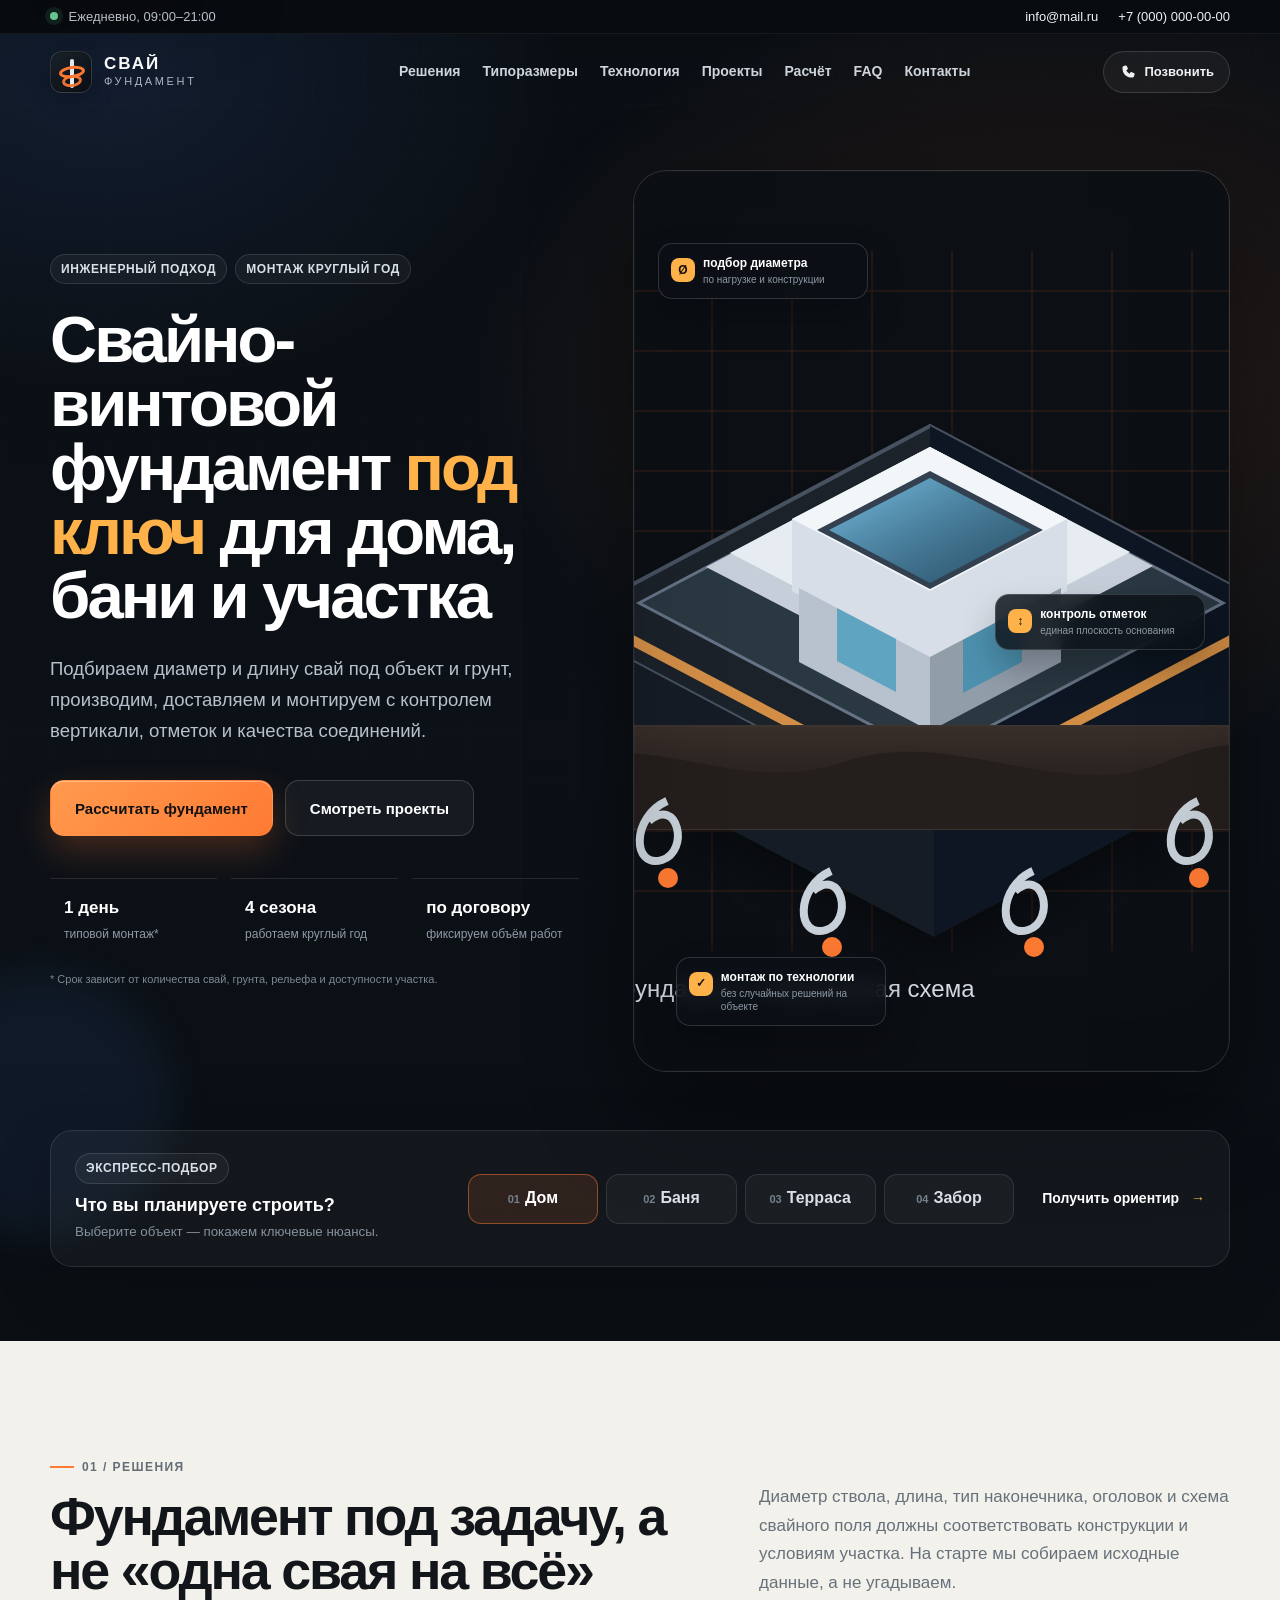
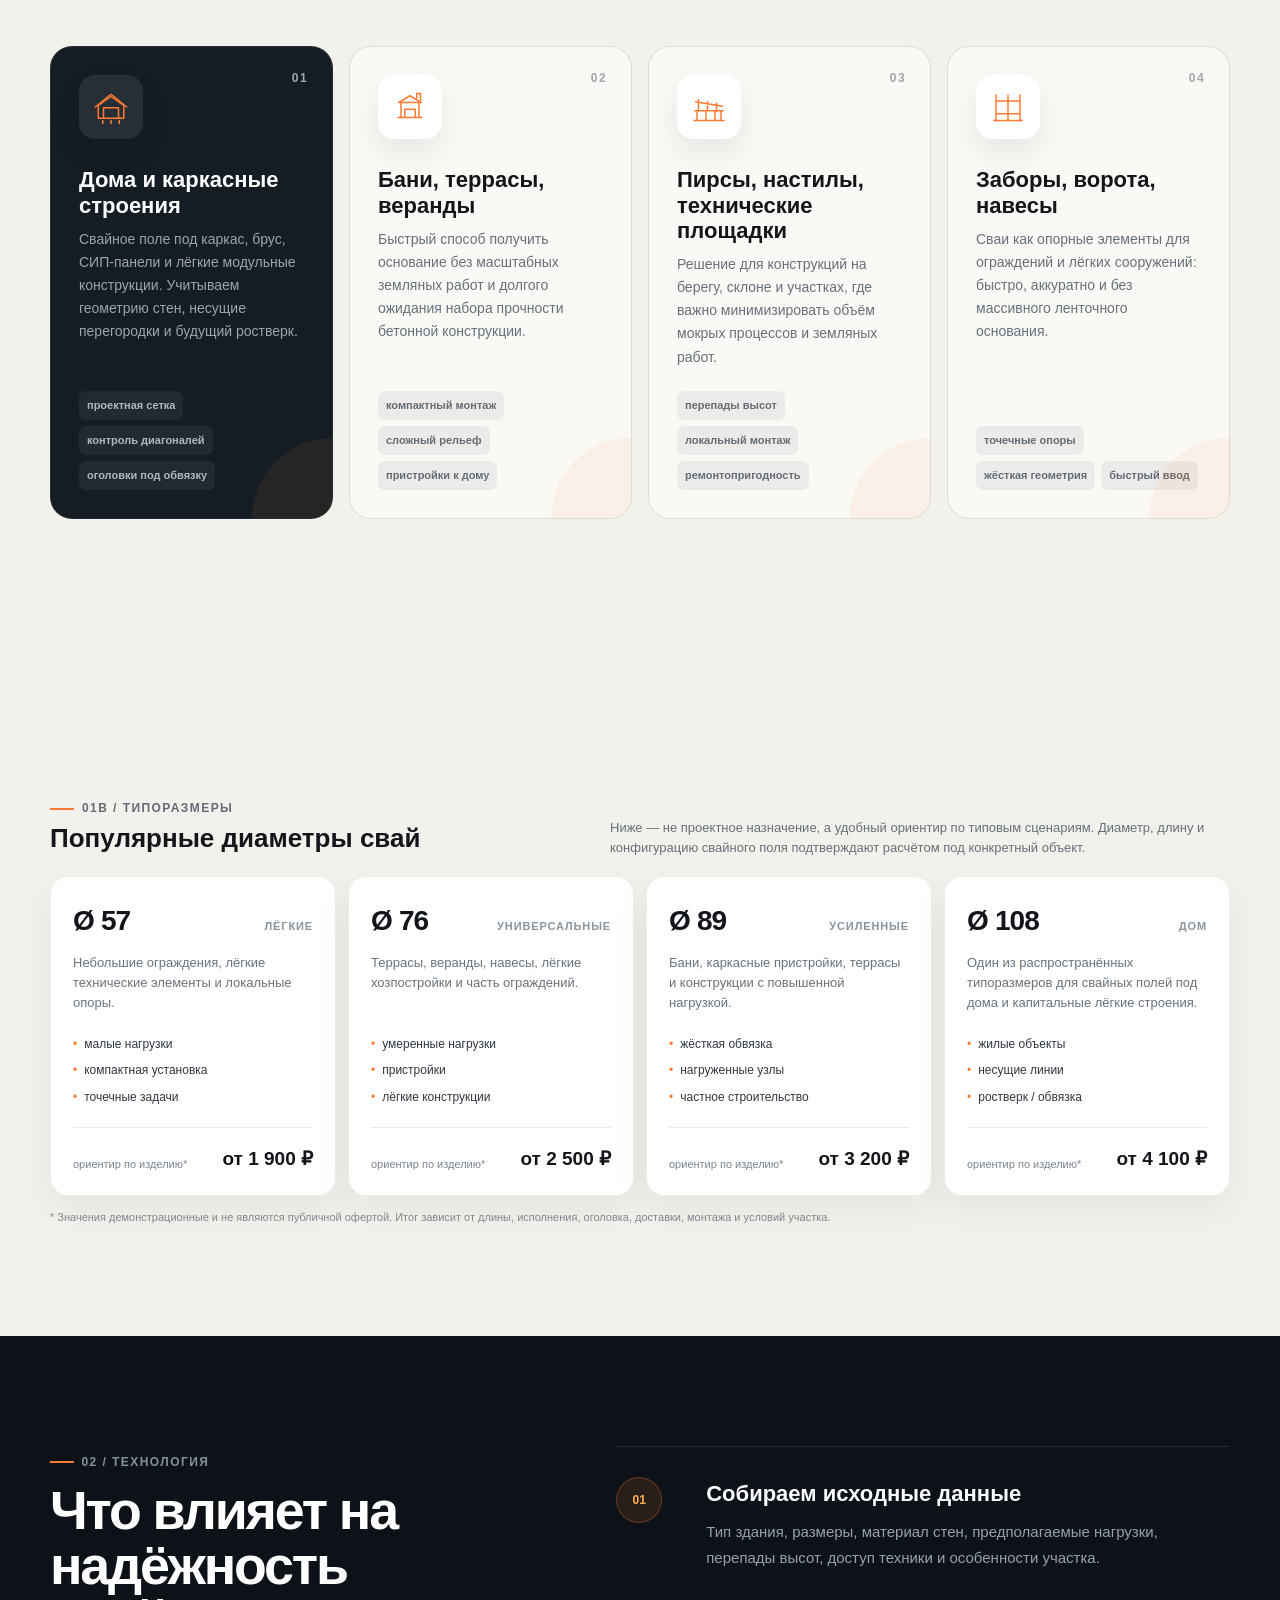
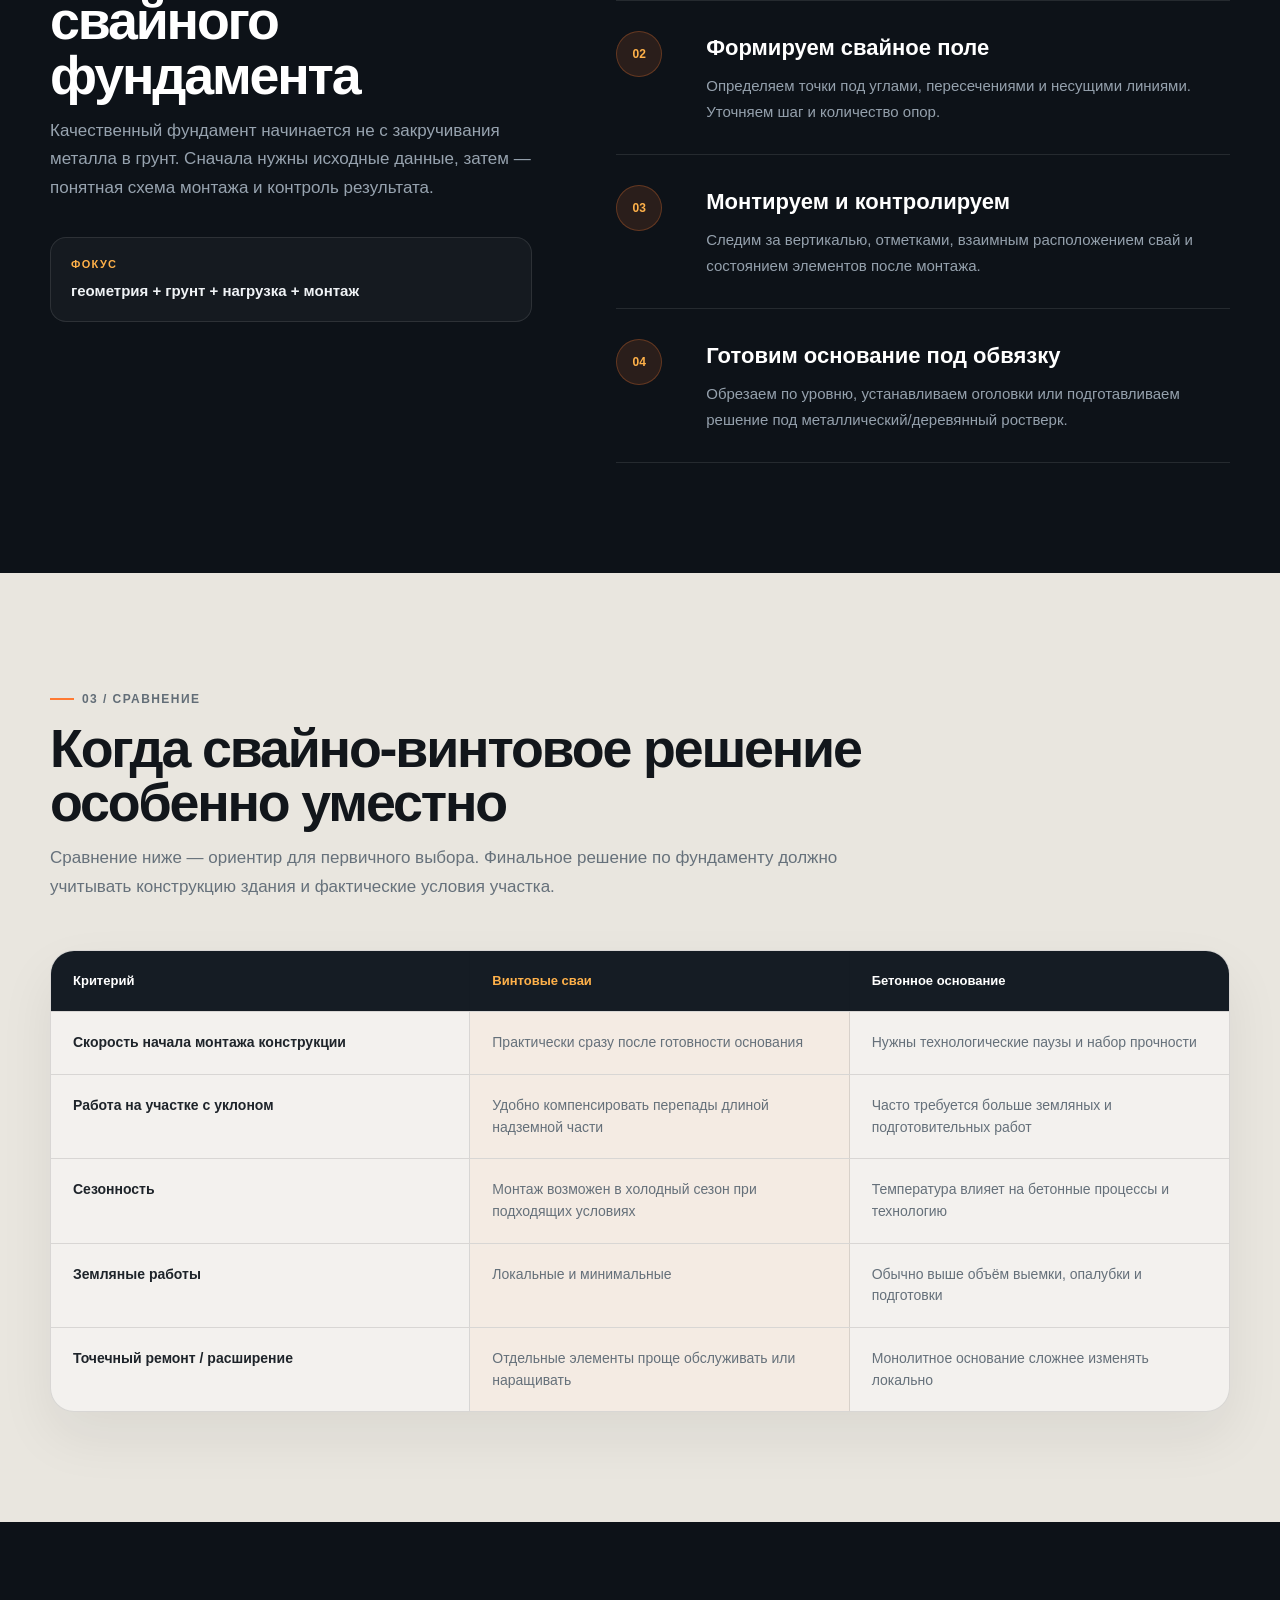
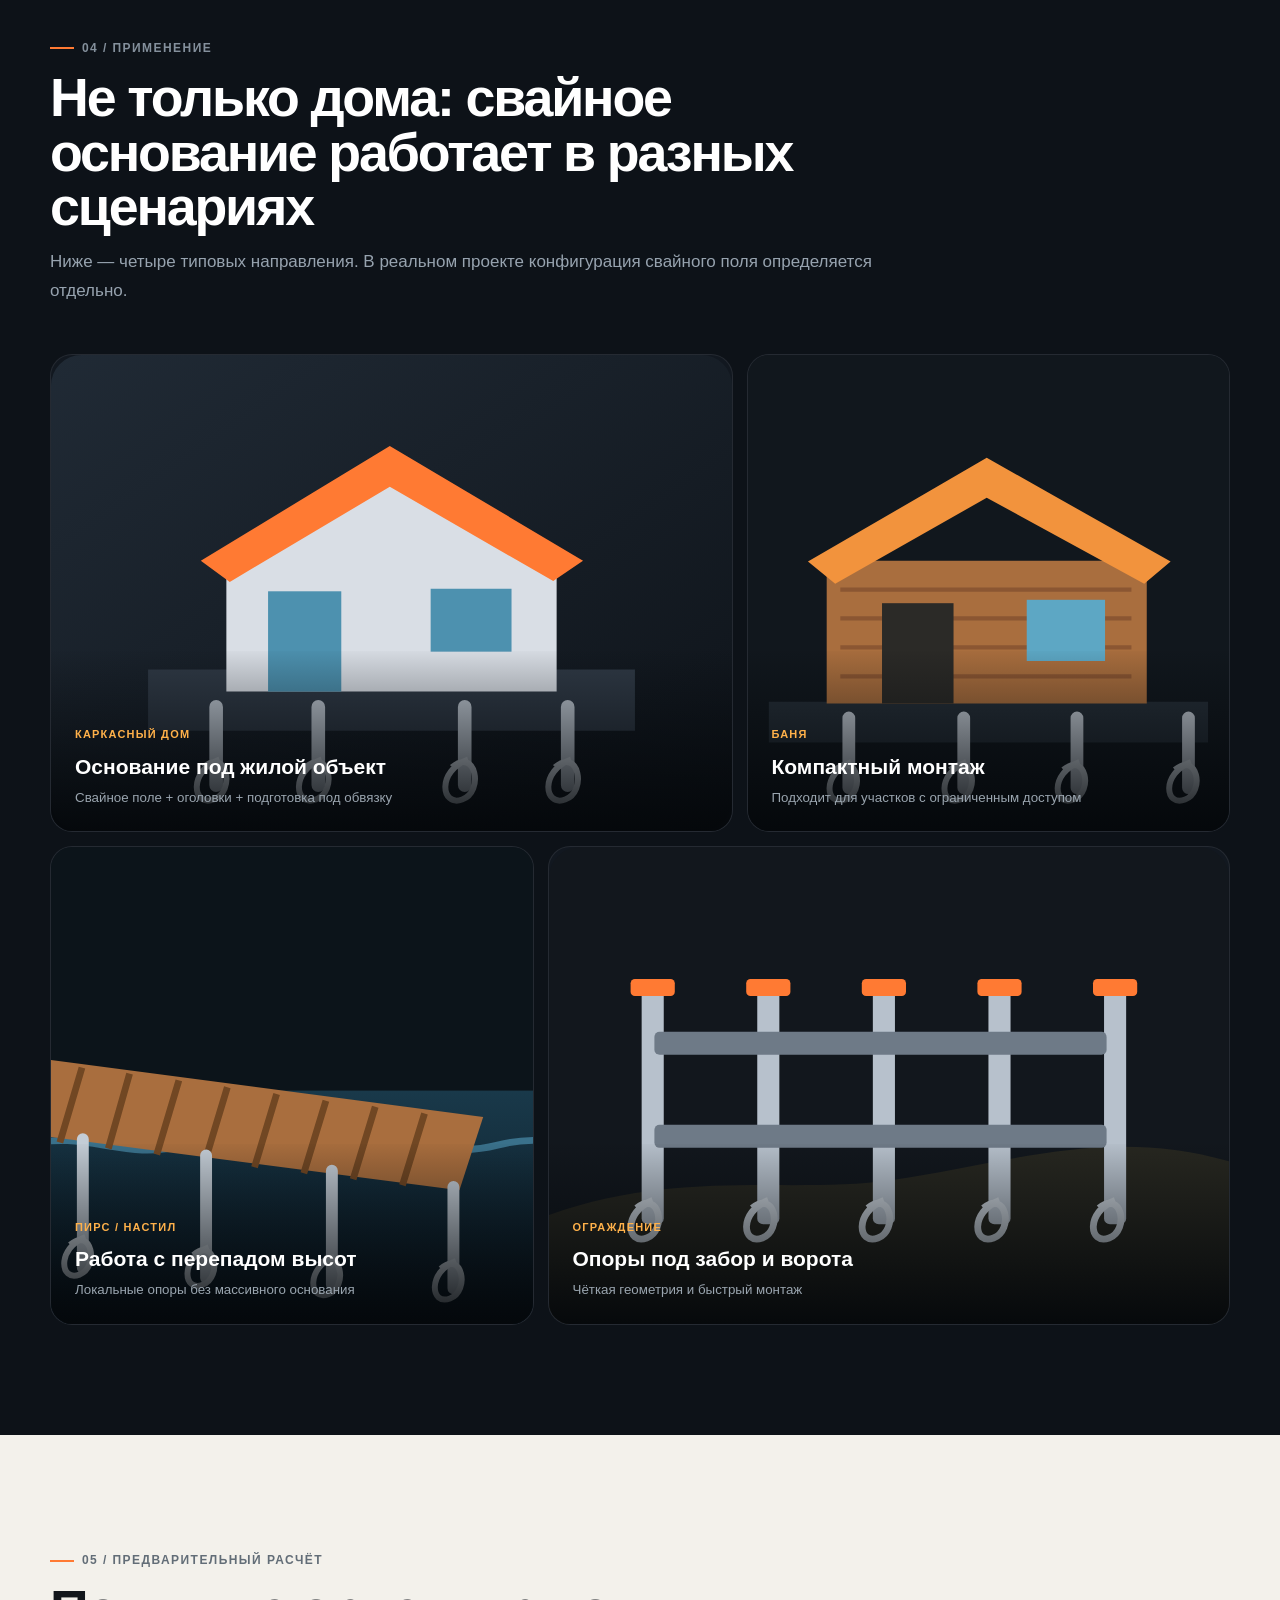
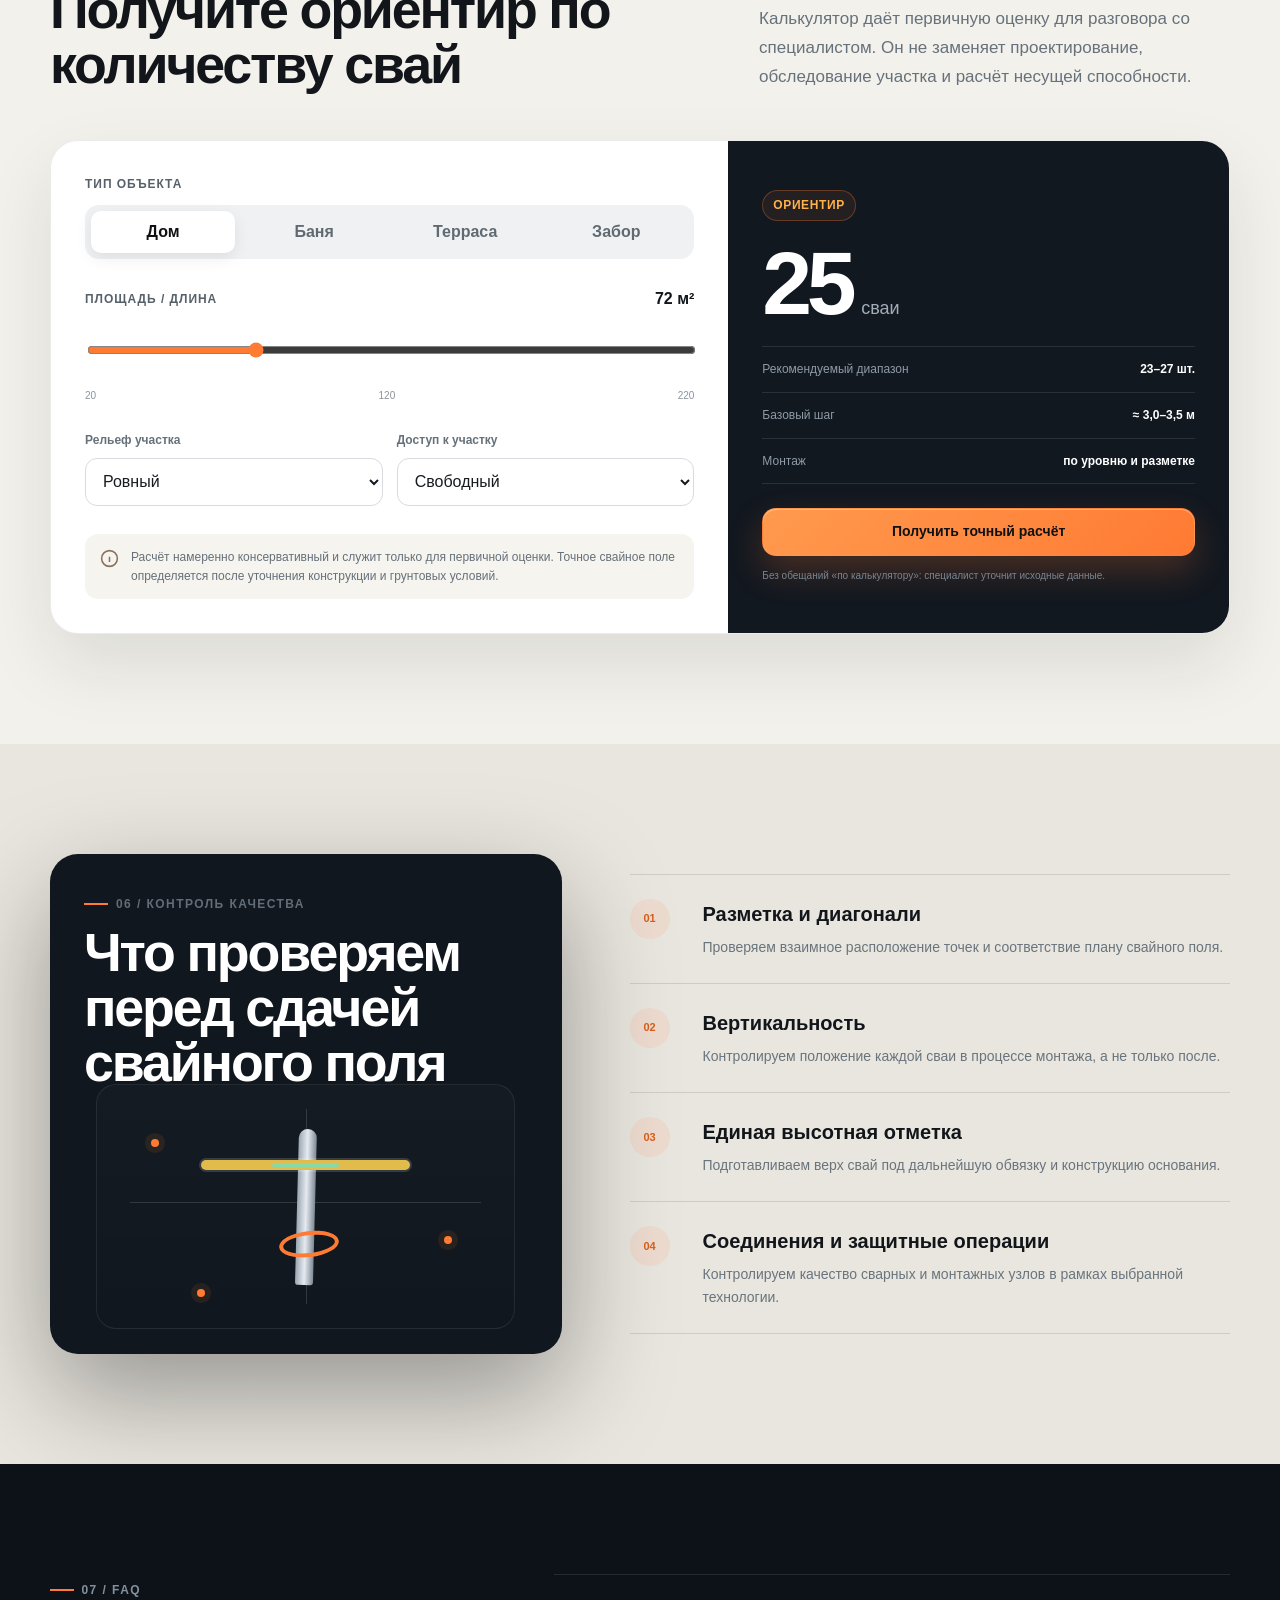
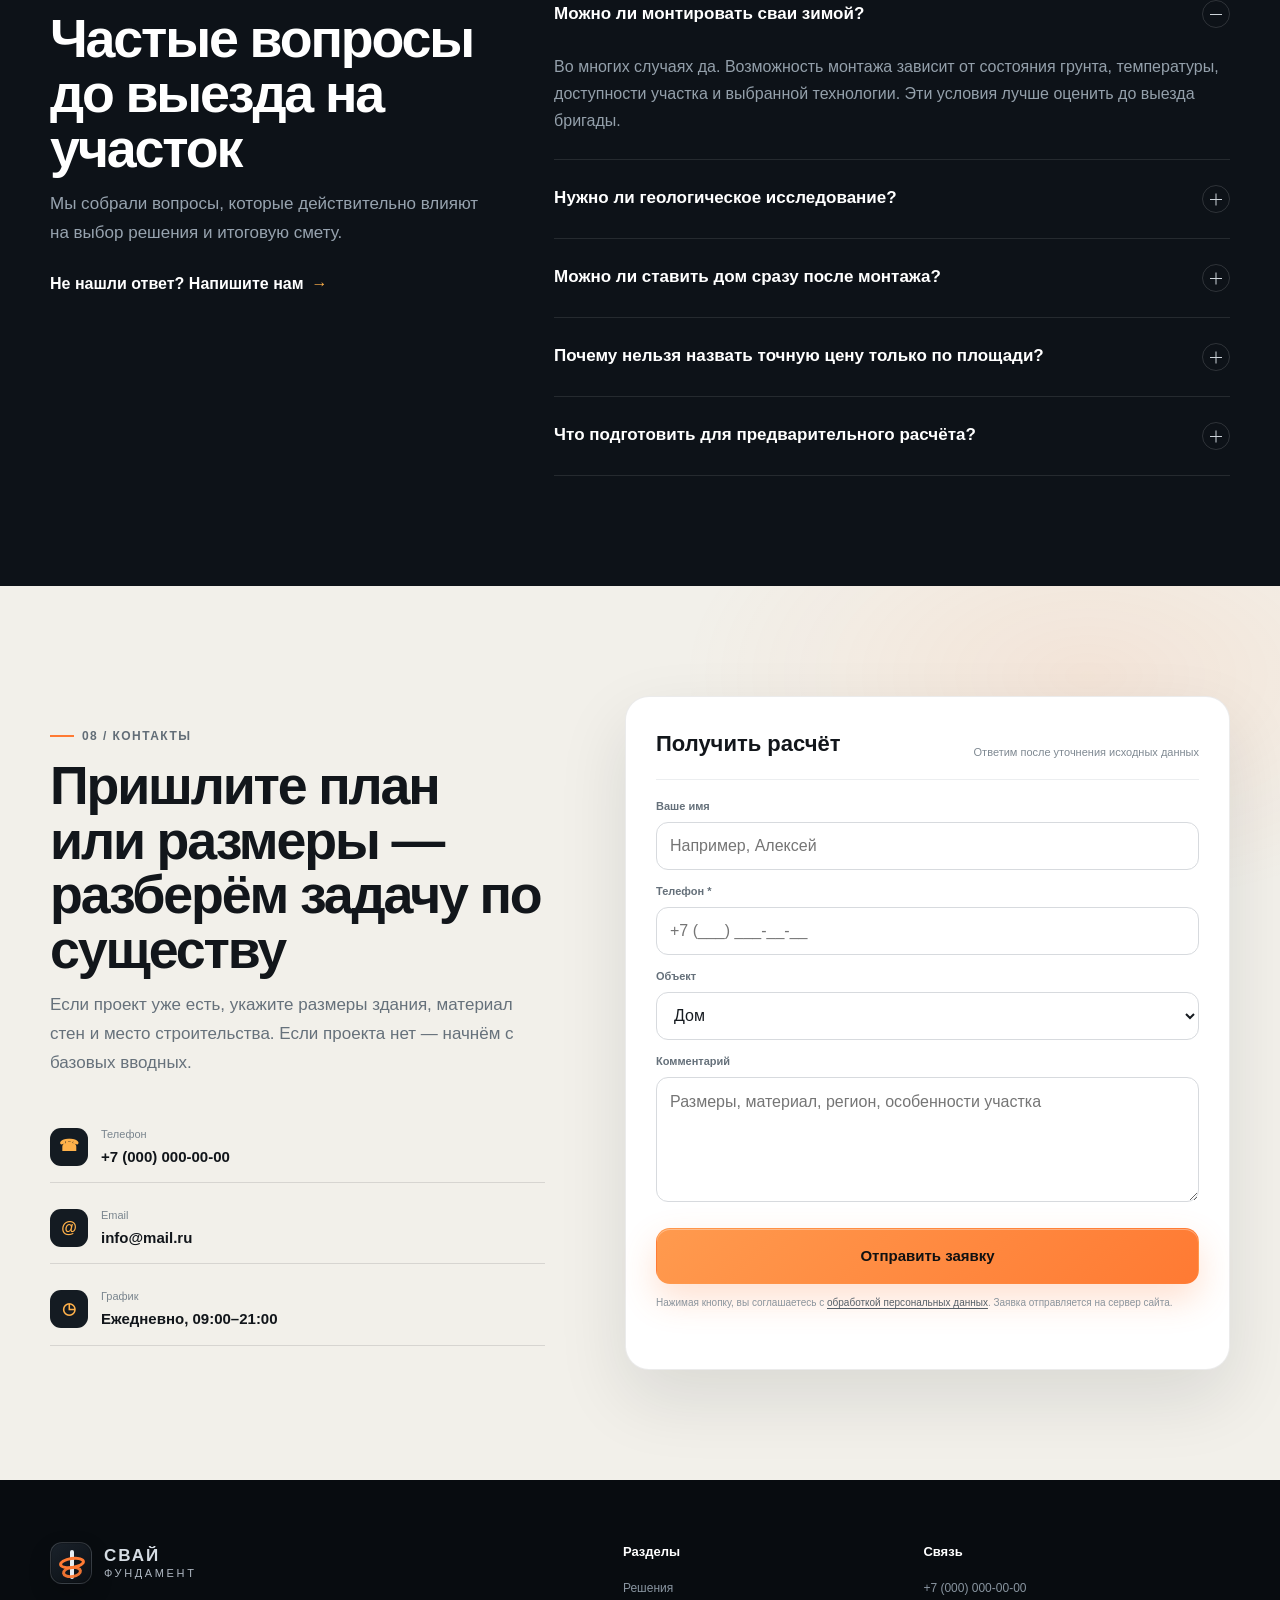
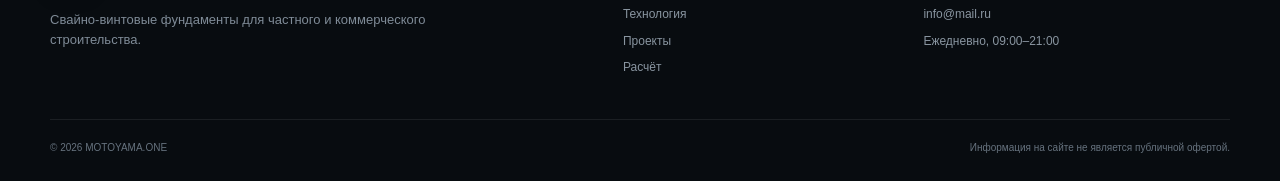
==== commit fcb6162c: "Unify landing footer copyrights as MOTOYAMA.ONE Use the existing data-year updater with the XXI fall" ====
--- a/index.html
+++ b/index.html
@@ -461,7 +461,7 @@
       <div class="footer-nav"><strong>Разделы</strong><a href="#solutions">Решения</a><a href="#technology">Технология</a><a href="#projects">Проекты</a><a href="#calculator">Расчёт</a></div>
       <div class="footer-nav"><strong>Связь</strong><a href="tel:+70000000000">+7 (000) 000-00-00</a><a href="mailto:info@mail.ru">info@mail.ru</a><span>Ежедневно, 09:00–21:00</span></div>
     </div>
-    <div class="container footer-bottom"><span>© <span data-year>XXI</span> | Все права защищены!</span><span>Информация на сайте не является публичной офертой.</span></div>
+    <div class="container footer-bottom"><span>© <span data-year>XXI</span> <a href="https://motoyama.one/" target="_blank" rel="noopener noreferrer">MOTOYAMA.ONE</a></span><span>Информация на сайте не является публичной офертой.</span></div>
   </footer>
 
   <div class="mobile-cta" aria-label="Быстрые действия">
--- a/assets/css/style.css
+++ b/assets/css/style.css
@@ -0,0 +1,877 @@
+:root {
+  --bg: #0b0f14;
+  --bg-2: #111720;
+  --panel: #151d27;
+  --panel-2: #1a2430;
+  --paper: #f2f0ea;
+  --paper-2: #e8e5de;
+  --text: #f4f6f8;
+  --text-dark: #12161b;
+  --muted: #9da8b4;
+  --muted-dark: #66717b;
+  --line: rgba(255,255,255,.11);
+  --line-dark: rgba(18,22,27,.12);
+  --accent: #ff7a33;
+  --accent-2: #ffb14a;
+  --accent-3: #ffe2b7;
+  --success: #72d6a1;
+  --danger: #ff6b6b;
+  --shadow: 0 24px 70px rgba(0,0,0,.22);
+  --shadow-lg: 0 40px 110px rgba(0,0,0,.36);
+  --radius: 22px;
+  --radius-lg: 34px;
+  --container: 1180px;
+  --header-h: 86px;
+}
+
+* { box-sizing: border-box; }
+html { scroll-behavior: smooth; }
+body {
+  margin: 0;
+  color: var(--text-dark);
+  background: var(--paper);
+  font-family: Inter, ui-sans-serif, -apple-system, BlinkMacSystemFont, "Segoe UI", Roboto, Arial, sans-serif;
+  font-size: 16px;
+  line-height: 1.55;
+  -webkit-font-smoothing: antialiased;
+  text-rendering: optimizeLegibility;
+}
+body.is-locked { overflow: hidden; }
+img, svg { max-width: 100%; display: block; }
+a { color: inherit; text-decoration: none; }
+button, input, select, textarea { font: inherit; }
+button { color: inherit; }
+button, a { -webkit-tap-highlight-color: transparent; }
+::selection { background: var(--accent); color: #fff; }
+
+.skip-link {
+  position: fixed;
+  top: 12px;
+  left: 12px;
+  z-index: 9999;
+  transform: translateY(-140%);
+  background: #fff;
+  color: #111;
+  padding: 10px 14px;
+  border-radius: 10px;
+  box-shadow: var(--shadow);
+}
+.skip-link:focus { transform: translateY(0); }
+
+.container {
+  width: min(var(--container), calc(100% - 40px));
+  margin: 0 auto;
+}
+
+.topline {
+  height: 34px;
+  background: #080b0f;
+  border-bottom: 1px solid rgba(255,255,255,.06);
+  color: #c8d0d8;
+  font-size: 13px;
+}
+.topline__inner,
+.topline__contacts {
+  display: flex;
+  align-items: center;
+}
+.topline__inner {
+  justify-content: space-between;
+  min-height: 34px;
+}
+.topline__contacts { gap: 20px; }
+.topline a { color: #eef2f5; transition: color .2s ease; }
+.topline a:hover { color: var(--accent-2); }
+.dot {
+  display: inline-block;
+  width: 8px;
+  height: 8px;
+  margin-right: 7px;
+  border-radius: 50%;
+  vertical-align: 1px;
+}
+.dot--live { background: var(--success); box-shadow: 0 0 0 5px rgba(114,214,161,.11); }
+
+.site-header {
+  position: fixed;
+  inset: 0 0 auto;
+  z-index: 1000;
+  color: #fff;
+  transition: background .25s ease, box-shadow .25s ease, backdrop-filter .25s ease;
+}
+.site-header.is-scrolled {
+  background: rgba(10,14,19,.9);
+  backdrop-filter: blur(16px);
+  box-shadow: 0 12px 40px rgba(0,0,0,.2);
+}
+.nav-wrap {
+  min-height: 76px;
+  display: grid;
+  grid-template-columns: auto 1fr auto;
+  gap: 28px;
+  align-items: center;
+}
+.brand { display: inline-flex; align-items: center; gap: 12px; min-width: 216px; }
+.brand__mark {
+  width: 42px;
+  height: 42px;
+  display: inline-block;
+  position: relative;
+  border-radius: 12px;
+  background: linear-gradient(145deg, #1a222b, #0b0f14);
+  border: 1px solid rgba(255,255,255,.14);
+  box-shadow: inset 0 0 0 1px rgba(0,0,0,.18), 0 9px 22px rgba(0,0,0,.18);
+  overflow: hidden;
+}
+.brand__shaft {
+  position: absolute;
+  width: 4px;
+  height: 29px;
+  left: 19px;
+  top: 7px;
+  border-radius: 99px;
+  background: #e7edf3;
+}
+.brand__spiral {
+  position: absolute;
+  left: 8px;
+  width: 26px;
+  height: 12px;
+  border: 3px solid var(--accent);
+  border-radius: 50%;
+  transform: rotate(-8deg);
+}
+.brand__spiral--one { top: 14px; }
+.brand__spiral--two { top: 23px; width: 20px; left: 11px; opacity: .92; }
+.brand__text { line-height: .95; letter-spacing: .03em; }
+.brand__text strong { display: block; font-size: 17px; letter-spacing: .12em; }
+.brand__text span { font-size: 11px; color: #aeb7c1; letter-spacing: .24em; }
+
+.main-nav {
+  display: flex;
+  justify-content: center;
+  align-items: center;
+  gap: 22px;
+}
+.main-nav a {
+  font-size: 14px;
+  font-weight: 650;
+  color: #cdd4dc;
+  position: relative;
+  transition: color .2s ease;
+}
+.main-nav a::after {
+  content: "";
+  position: absolute;
+  left: 0;
+  right: 100%;
+  bottom: -8px;
+  height: 2px;
+  background: var(--accent);
+  transition: right .2s ease;
+}
+.main-nav a:hover { color: #fff; }
+.main-nav a:hover::after { right: 0; }
+.nav-actions { display: flex; align-items: center; gap: 10px; }
+.phone-chip {
+  min-height: 42px;
+  padding: 0 15px;
+  display: inline-flex;
+  align-items: center;
+  gap: 8px;
+  border: 1px solid rgba(255,255,255,.14);
+  border-radius: 999px;
+  color: #eef2f6;
+  font-weight: 700;
+  font-size: 13px;
+  background: rgba(255,255,255,.045);
+  transition: border-color .2s ease, background .2s ease, transform .2s ease;
+}
+.phone-chip svg { width: 17px; height: 17px; fill: currentColor; }
+.phone-chip:hover { border-color: rgba(255,122,51,.55); background: rgba(255,122,51,.1); transform: translateY(-1px); }
+.menu-toggle {
+  display: none;
+  width: 44px;
+  height: 44px;
+  padding: 10px;
+  border: 1px solid rgba(255,255,255,.16);
+  background: rgba(255,255,255,.05);
+  border-radius: 12px;
+  cursor: pointer;
+}
+.menu-toggle span {
+  display: block;
+  height: 2px;
+  margin: 5px 0;
+  border-radius: 2px;
+  background: #fff;
+  transition: transform .2s ease, opacity .2s ease;
+}
+.menu-toggle.is-open span:nth-child(1) { transform: translateY(7px) rotate(45deg); }
+.menu-toggle.is-open span:nth-child(2) { opacity: 0; }
+.menu-toggle.is-open span:nth-child(3) { transform: translateY(-7px) rotate(-45deg); }
+
+.hero {
+  position: relative;
+  min-height: 880px;
+  padding: 170px 0 74px;
+  overflow: hidden;
+  color: #fff;
+  background:
+    radial-gradient(1000px 680px at 82% 28%, rgba(255,122,51,.13), transparent 58%),
+    radial-gradient(800px 560px at 8% 5%, rgba(74,137,255,.12), transparent 58%),
+    linear-gradient(180deg, #0a0e13 0%, #0c1117 55%, #0b0f14 100%);
+}
+.hero__grid {
+  position: absolute;
+  inset: 0;
+  opacity: .25;
+  background-image:
+    linear-gradient(rgba(255,255,255,.035) 1px, transparent 1px),
+    linear-gradient(90deg, rgba(255,255,255,.035) 1px, transparent 1px);
+  background-size: 52px 52px;
+  mask-image: linear-gradient(to bottom, #000 0%, rgba(0,0,0,.55) 65%, transparent 100%);
+}
+.hero__glow {
+  position: absolute;
+  border-radius: 50%;
+  filter: blur(20px);
+  pointer-events: none;
+}
+.hero__glow--one { width: 320px; height: 320px; right: 9%; top: 16%; background: rgba(255,122,51,.08); }
+.hero__glow--two { width: 260px; height: 260px; left: -90px; bottom: 8%; background: rgba(73,145,255,.08); }
+.hero__layout {
+  position: relative;
+  display: grid;
+  grid-template-columns: minmax(0, .94fr) minmax(440px, 1.06fr);
+  gap: 54px;
+  align-items: center;
+}
+.eyebrow {
+  display: flex;
+  flex-wrap: wrap;
+  gap: 8px;
+  margin-bottom: 24px;
+}
+.eyebrow span,
+.kicker,
+.result-badge {
+  display: inline-flex;
+  align-items: center;
+  min-height: 30px;
+  padding: 5px 10px;
+  border: 1px solid rgba(255,255,255,.12);
+  border-radius: 999px;
+  background: rgba(255,255,255,.045);
+  color: #d9e0e7;
+  font-size: 12px;
+  font-weight: 750;
+  letter-spacing: .05em;
+  text-transform: uppercase;
+}
+.hero h1 {
+  max-width: 760px;
+  margin: 0;
+  font-size: clamp(42px, 5.1vw, 76px);
+  line-height: .98;
+  letter-spacing: -.045em;
+  font-weight: 780;
+}
+.hero h1 em { color: var(--accent-2); font-style: normal; }
+.hero__lead {
+  max-width: 680px;
+  margin: 26px 0 0;
+  color: #b7c1cc;
+  font-size: clamp(17px, 1.45vw, 20px);
+  line-height: 1.65;
+}
+.hero__actions { display: flex; flex-wrap: wrap; gap: 12px; margin-top: 34px; }
+.btn {
+  min-height: 48px;
+  display: inline-flex;
+  align-items: center;
+  justify-content: center;
+  gap: 10px;
+  border: 1px solid transparent;
+  border-radius: 14px;
+  padding: 0 19px;
+  font-weight: 780;
+  font-size: 14px;
+  cursor: pointer;
+  transition: transform .18s ease, box-shadow .18s ease, background .18s ease, border-color .18s ease;
+}
+.btn:hover { transform: translateY(-2px); }
+.btn--large { min-height: 56px; padding-inline: 24px; font-size: 15px; }
+.btn--primary {
+  color: #111;
+  background: linear-gradient(135deg, #ff9a4e, var(--accent));
+  box-shadow: 0 15px 35px rgba(255,122,51,.23), inset 0 1px 0 rgba(255,255,255,.35);
+}
+.btn--primary:hover { box-shadow: 0 20px 45px rgba(255,122,51,.34), inset 0 1px 0 rgba(255,255,255,.4); }
+.btn--ghost { color: #fff; border-color: rgba(255,255,255,.16); background: rgba(255,255,255,.045); }
+.btn--ghost:hover { border-color: rgba(255,122,51,.52); background: rgba(255,122,51,.08); }
+.btn--block { width: 100%; }
+.hero__trust {
+  display: grid;
+  grid-template-columns: repeat(3, 1fr);
+  gap: 14px;
+  margin-top: 42px;
+}
+.trust-item {
+  min-width: 0;
+  padding: 16px 14px;
+  border-top: 1px solid rgba(255,255,255,.11);
+}
+.trust-item strong { display: block; font-size: 17px; color: #fff; }
+.trust-item span { display: block; margin-top: 3px; color: #8f9aa6; font-size: 12px; }
+.micro-note { margin: 12px 0 0; color: #7d8893; font-size: 11px; }
+
+.hero__visual { position: relative; min-width: 0; }
+.visual-shell {
+  position: relative;
+  border: 1px solid rgba(255,255,255,.11);
+  border-radius: 34px;
+  overflow: hidden;
+  background: rgba(255,255,255,.03);
+  box-shadow: 0 40px 100px rgba(0,0,0,.44);
+}
+.visual-shell::after {
+  content: "";
+  position: absolute;
+  inset: 0;
+  pointer-events: none;
+  box-shadow: inset 0 0 0 1px rgba(255,255,255,.025), inset 0 -60px 100px rgba(0,0,0,.15);
+}
+.visual-shell img { width: 100%; aspect-ratio: 4/3; object-fit: cover; }
+.visual-label {
+  position: absolute;
+  z-index: 2;
+  width: min(210px, 42%);
+  padding: 12px 13px 12px 44px;
+  border: 1px solid rgba(255,255,255,.15);
+  border-radius: 14px;
+  background: rgba(12,17,23,.82);
+  backdrop-filter: blur(10px);
+  box-shadow: 0 18px 34px rgba(0,0,0,.25);
+}
+.visual-label span {
+  position: absolute;
+  left: 12px;
+  top: 14px;
+  width: 24px;
+  height: 24px;
+  display: grid;
+  place-items: center;
+  border-radius: 8px;
+  color: #15100d;
+  background: var(--accent-2);
+  font-size: 12px;
+  font-weight: 900;
+}
+.visual-label strong { display: block; font-size: 12px; line-height: 1.2; color: #fff; }
+.visual-label small { display: block; margin-top: 3px; color: #8e99a5; font-size: 10px; line-height: 1.3; }
+.visual-label--a { left: 4%; top: 8%; }
+.visual-label--b { right: 4%; top: 47%; }
+.visual-label--c { left: 7%; bottom: 5%; }
+
+.quick-panel {
+  position: relative;
+  z-index: 3;
+  margin-top: 58px;
+  min-height: 112px;
+  display: grid;
+  grid-template-columns: 1.2fr 1.8fr auto;
+  align-items: center;
+  gap: 28px;
+  padding: 22px 24px;
+  border: 1px solid rgba(255,255,255,.10);
+  border-radius: 22px;
+  background: rgba(255,255,255,.035);
+  box-shadow: 0 18px 60px rgba(0,0,0,.18);
+}
+.quick-panel__intro strong { display: block; margin-top: 8px; font-size: 18px; }
+.quick-panel__intro small { color: #86929e; }
+.quick-panel__options { display: grid; grid-template-columns: repeat(4, 1fr); gap: 8px; }
+.quick-option {
+  min-height: 50px;
+  padding: 0 13px;
+  border: 1px solid rgba(255,255,255,.10);
+  border-radius: 13px;
+  background: rgba(255,255,255,.035);
+  color: #d9e0e7;
+  font-weight: 700;
+  cursor: pointer;
+  transition: .18s ease;
+}
+.quick-option span { margin-right: 5px; color: #75818d; font-size: 11px; }
+.quick-option:hover,
+.quick-option.is-active { background: rgba(255,122,51,.12); border-color: rgba(255,122,51,.48); color: #fff; }
+.quick-panel__cta { color: #fff; font-weight: 800; font-size: 14px; white-space: nowrap; }
+.quick-panel__cta span { color: var(--accent-2); margin-left: 8px; }
+
+.section { padding: 110px 0; position: relative; }
+.section--light { background: #f3f1eb; }
+.section--paper { background: #e9e6df; }
+.section--dark { color: #fff; background: #0d1218; }
+.section-heading { max-width: 850px; margin-bottom: 48px; }
+.section-heading--split {
+  max-width: none;
+  display: grid;
+  grid-template-columns: 1.15fr .85fr;
+  gap: 72px;
+  align-items: end;
+}
+.section-heading h2,
+.engineering__intro h2,
+.faq__intro h2,
+.contact-copy h2,
+.quality-card h2 {
+  margin: 12px 0 0;
+  font-size: clamp(34px, 4.2vw, 58px);
+  line-height: 1.02;
+  letter-spacing: -.04em;
+}
+.section-heading p,
+.engineering__intro > p,
+.faq__intro > p,
+.contact-copy > p {
+  margin: 14px 0 0;
+  color: var(--muted-dark);
+  font-size: 17px;
+  line-height: 1.7;
+}
+.section-heading--dark p,
+.engineering__intro > p,
+.faq__intro > p { color: #97a3af; }
+.section-index {
+  display: inline-flex;
+  align-items: center;
+  gap: 8px;
+  color: #626d77;
+  font-size: 12px;
+  font-weight: 850;
+  letter-spacing: .12em;
+  text-transform: uppercase;
+}
+.section-index::before { content: ""; width: 24px; height: 2px; background: var(--accent); }
+.section-index--dark { color: #84909c; }
+
+.solution-grid { display: grid; grid-template-columns: repeat(4, 1fr); gap: 16px; }
+.solution-card {
+  position: relative;
+  min-height: 410px;
+  display: flex;
+  flex-direction: column;
+  padding: 28px;
+  border: 1px solid var(--line-dark);
+  border-radius: var(--radius);
+  background: rgba(255,255,255,.56);
+  overflow: hidden;
+  transition: transform .25s ease, box-shadow .25s ease, border-color .25s ease;
+}
+.solution-card::after {
+  content: "";
+  position: absolute;
+  width: 160px;
+  height: 160px;
+  right: -80px;
+  bottom: -80px;
+  border-radius: 50%;
+  background: rgba(255,122,51,.08);
+}
+.solution-card:hover { transform: translateY(-8px); box-shadow: 0 28px 55px rgba(22,28,34,.12); border-color: rgba(255,122,51,.28); }
+.solution-card--featured { background: #151c24; color: #fff; border-color: rgba(255,255,255,.08); }
+.solution-card__num { position: absolute; top: 22px; right: 24px; color: #a0a7ad; font-size: 12px; font-weight: 850; letter-spacing: .12em; }
+.solution-card__icon { width: 64px; height: 64px; display: grid; place-items: center; border-radius: 16px; background: #fff; box-shadow: 0 14px 30px rgba(0,0,0,.08); }
+.solution-card--featured .solution-card__icon { background: rgba(255,255,255,.08); }
+.solution-card__icon svg { width: 36px; height: 36px; fill: none; stroke: var(--accent); stroke-width: 2; stroke-linecap: round; stroke-linejoin: round; }
+.solution-card h3 { margin: 28px 0 10px; font-size: 22px; line-height: 1.15; }
+.solution-card p { margin: 0; color: #66717b; font-size: 14px; line-height: 1.65; }
+.solution-card--featured p { color: #9aa5b1; }
+.mini-list { margin: auto 0 0; padding: 22px 0 0; list-style: none; display: flex; flex-wrap: wrap; gap: 6px; }
+.mini-list li { padding: 6px 8px; border-radius: 7px; background: rgba(18,22,27,.06); color: #646d76; font-size: 11px; font-weight: 700; }
+.solution-card--featured .mini-list li { background: rgba(255,255,255,.06); color: #aeb7c0; }
+
+.product-strip { margin-top: 54px; }
+.product-strip__top { display: flex; justify-content: space-between; gap: 24px; align-items: end; margin-bottom: 18px; }
+.product-strip__top h3 { margin: 0; font-size: 26px; }
+.product-strip__top p { margin: 0; max-width: 620px; color: var(--muted-dark); font-size: 13px; }
+.product-grid { display: grid; grid-template-columns: repeat(4, 1fr); gap: 12px; }
+.product-card {
+  padding: 22px;
+  border-radius: 18px;
+  background: #fff;
+  border: 1px solid rgba(0,0,0,.07);
+  box-shadow: 0 14px 38px rgba(23,29,35,.06);
+}
+.product-card__top { display: flex; align-items: baseline; justify-content: space-between; gap: 10px; }
+.product-card__diameter { font-size: 28px; font-weight: 900; letter-spacing: -.03em; }
+.product-card__tag { color: #8a949d; font-size: 11px; font-weight: 800; text-transform: uppercase; letter-spacing: .08em; }
+.product-card p { min-height: 64px; margin: 10px 0 18px; color: #69737c; font-size: 13px; }
+.product-card ul { margin: 0; padding: 0; list-style: none; display: grid; gap: 8px; color: #313840; font-size: 12px; }
+.product-card li::before { content: "•"; color: var(--accent); margin-right: 7px; }
+.product-card__price { margin-top: 20px; padding-top: 16px; border-top: 1px solid #e8e9ea; display: flex; justify-content: space-between; align-items: end; gap: 12px; }
+.product-card__price span { color: #7b858e; font-size: 11px; }
+.product-card__price strong { font-size: 19px; }
+.product-disclaimer { margin: 13px 0 0; color: #7f8991; font-size: 11px; }
+
+.engineering__layout { display: grid; grid-template-columns: .88fr 1.12fr; gap: 84px; align-items: start; }
+.engineering__intro { position: sticky; top: 128px; }
+.engineering__metric { margin-top: 34px; padding: 18px 20px; border: 1px solid rgba(255,255,255,.1); border-radius: 16px; background: rgba(255,255,255,.035); }
+.engineering__metric span { display: block; color: var(--accent-2); font-size: 11px; font-weight: 850; text-transform: uppercase; letter-spacing: .12em; }
+.engineering__metric strong { display: block; margin-top: 6px; color: #f0f3f6; font-size: 15px; }
+.engineering__steps { border-top: 1px solid rgba(255,255,255,.1); }
+.engineering-step {
+  display: grid;
+  grid-template-columns: 68px 1fr;
+  gap: 22px;
+  padding: 30px 0;
+  border-bottom: 1px solid rgba(255,255,255,.1);
+}
+.engineering-step__n { width: 46px; height: 46px; display: grid; place-items: center; border-radius: 50%; background: rgba(255,122,51,.12); border: 1px solid rgba(255,122,51,.28); color: var(--accent-2); font-size: 12px; font-weight: 900; }
+.engineering-step h3 { margin: 0 0 8px; font-size: 22px; }
+.engineering-step p { margin: 0; color: #95a1ad; font-size: 15px; line-height: 1.7; }
+
+.compare-wrap { border-radius: 24px; overflow: hidden; border: 1px solid var(--line-dark); background: rgba(255,255,255,.46); box-shadow: 0 24px 55px rgba(24,29,35,.07); }
+.compare-head,
+.compare-row { display: grid; grid-template-columns: 1.05fr .95fr .95fr; }
+.compare-head > div,
+.compare-row > div { padding: 20px 22px; border-right: 1px solid var(--line-dark); }
+.compare-head > div:last-child,
+.compare-row > div:last-child { border-right: 0; }
+.compare-head { background: #151c24; color: #fff; font-size: 13px; font-weight: 850; }
+.compare-head__accent { color: var(--accent-2); }
+.compare-row { border-top: 1px solid var(--line-dark); font-size: 14px; }
+.compare-row > div:first-child { font-weight: 760; color: #1e242a; }
+.compare-row > div:not(:first-child) { color: #65707a; }
+.compare-row .is-good { background: rgba(255,122,51,.055); color: #31373d; }
+
+.project-grid { display: grid; grid-template-columns: repeat(12, 1fr); gap: 14px; }
+.project-card {
+  grid-column: span 5;
+  min-height: 360px;
+  position: relative;
+  overflow: hidden;
+  border-radius: 22px;
+  border: 1px solid rgba(255,255,255,.08);
+  background: #121820;
+}
+.project-card--wide { grid-column: span 7; }
+.project-card img { width: 100%; height: 100%; object-fit: cover; transition: transform .6s cubic-bezier(.22,1,.36,1); }
+.project-card:hover img { transform: scale(1.035); }
+.project-card__overlay {
+  position: absolute;
+  inset: auto 0 0;
+  padding: 70px 24px 23px;
+  background: linear-gradient(to top, rgba(4,7,10,.94), rgba(4,7,10,.02));
+}
+.project-card__overlay span { color: var(--accent-2); font-size: 11px; font-weight: 850; text-transform: uppercase; letter-spacing: .11em; }
+.project-card__overlay strong { display: block; margin-top: 5px; font-size: 21px; }
+.project-card__overlay small { display: block; margin-top: 4px; color: #9aa5af; }
+
+.calculator { display: grid; grid-template-columns: 1.15fr .85fr; border-radius: 28px; overflow: hidden; background: #fff; border: 1px solid rgba(0,0,0,.08); box-shadow: 0 30px 70px rgba(20,26,32,.10); }
+.calculator__controls { padding: 34px; }
+.field-group + .field-group,
+.field-group + .field-grid,
+.field-grid + .calculator__notice { margin-top: 28px; }
+.field-label { display: block; margin-bottom: 12px; color: #57616a; font-size: 12px; font-weight: 850; text-transform: uppercase; letter-spacing: .08em; }
+.field-label--between { display: flex; justify-content: space-between; gap: 20px; align-items: center; }
+.field-label--between strong { color: #11171d; font-size: 16px; letter-spacing: 0; text-transform: none; }
+.segmented { display: grid; grid-template-columns: repeat(4, 1fr); gap: 7px; padding: 6px; border-radius: 14px; background: #f0f1f2; }
+.segmented button { min-height: 42px; border: 0; border-radius: 10px; background: transparent; color: #606a73; font-weight: 750; cursor: pointer; transition: .18s ease; }
+.segmented button:hover { color: #111; }
+.segmented button.is-active { color: #111; background: #fff; box-shadow: 0 5px 16px rgba(0,0,0,.08); }
+.range { width: 100%; accent-color: var(--accent); cursor: pointer; }
+.range-scale { display: flex; justify-content: space-between; margin-top: 6px; color: #8a949d; font-size: 10px; }
+.field-grid { display: grid; grid-template-columns: 1fr 1fr; gap: 14px; }
+.select-field span { display: block; margin-bottom: 8px; color: #66717a; font-size: 12px; font-weight: 750; }
+select,
+input,
+textarea {
+  width: 100%;
+  border: 1px solid #d7dade;
+  border-radius: 12px;
+  background: #fff;
+  color: #161b20;
+  outline: 0;
+  transition: border-color .18s ease, box-shadow .18s ease, background .18s ease;
+}
+select, input { height: 48px; padding: 0 13px; }
+textarea { min-height: 110px; padding: 12px 13px; resize: vertical; }
+select:focus, input:focus, textarea:focus { border-color: rgba(255,122,51,.75); box-shadow: 0 0 0 4px rgba(255,122,51,.10); }
+.calculator__notice { display: flex; gap: 11px; padding: 14px; border-radius: 13px; background: #f6f4ef; color: #65707a; font-size: 12px; line-height: 1.55; }
+.calculator__notice svg { width: 21px; min-width: 21px; height: 21px; fill: none; stroke: #8c725f; stroke-width: 1.8; }
+.calculator__result { padding: 34px; background: #121820; color: #fff; display: flex; flex-direction: column; justify-content: center; }
+.result-badge { align-self: flex-start; border-color: rgba(255,122,51,.3); color: var(--accent-2); background: rgba(255,122,51,.08); }
+.result-main { display: flex; align-items: baseline; gap: 10px; margin: 24px 0; }
+.result-main strong { font-size: clamp(64px, 7vw, 98px); line-height: .86; letter-spacing: -.06em; }
+.result-main span { color: #a2adb7; font-size: 18px; }
+.result-list { display: grid; gap: 0; border-top: 1px solid rgba(255,255,255,.1); margin-bottom: 24px; }
+.result-list > div { display: flex; justify-content: space-between; gap: 18px; padding: 13px 0; border-bottom: 1px solid rgba(255,255,255,.1); }
+.result-list span { color: #8f9ba6; font-size: 12px; }
+.result-list strong { text-align: right; font-size: 12px; }
+.calculator__result > small { margin-top: 12px; color: #798591; font-size: 10px; }
+
+.quality__layout { display: grid; grid-template-columns: .92fr 1.08fr; gap: 68px; align-items: center; }
+.quality-card { min-height: 500px; padding: 34px; border-radius: 28px; background: #11171e; color: #fff; overflow: hidden; position: relative; box-shadow: var(--shadow-lg); }
+.quality-card h2 { max-width: 470px; }
+.quality-diagram { position: absolute; inset: 46% 9% 5%; border: 1px solid rgba(255,255,255,.08); border-radius: 20px; background: linear-gradient(rgba(255,255,255,.02), rgba(255,255,255,.005)); overflow: hidden; }
+.quality-diagram__axis { position: absolute; background: rgba(255,255,255,.14); }
+.quality-diagram__axis--x { left: 8%; right: 8%; top: 48%; height: 1px; }
+.quality-diagram__axis--y { top: 10%; bottom: 10%; left: 50%; width: 1px; }
+.quality-diagram__pile { position: absolute; left: calc(50% - 9px); top: 18%; width: 18px; height: 64%; border-radius: 9px 9px 3px 3px; background: linear-gradient(90deg,#9ba6b1,#e5eaf0,#7d8894); transform: rotate(1.5deg); }
+.quality-diagram__pile::after { content: ""; position: absolute; left: -17px; bottom: 18%; width: 52px; height: 18px; border: 4px solid var(--accent); border-radius: 50%; transform: rotate(-8deg); }
+.quality-diagram__level { position: absolute; left: 25%; right: 25%; top: 31%; height: 10px; border-radius: 6px; background: #e1bc4d; box-shadow: 0 0 0 2px rgba(255,255,255,.15); }
+.quality-diagram__level::after { content: ""; position: absolute; width: 32%; height: 4px; left: 34%; top: 3px; border-radius: 9px; background: #87d9a7; }
+.quality-diagram__mark { position: absolute; width: 8px; height: 8px; border-radius: 50%; background: var(--accent); box-shadow: 0 0 0 6px rgba(255,122,51,.09); }
+.quality-diagram__mark--1 { left: 13%; top: 22%; }
+.quality-diagram__mark--2 { right: 15%; top: 62%; }
+.quality-diagram__mark--3 { left: 24%; bottom: 13%; }
+.check-list { border-top: 1px solid var(--line-dark); }
+.check-list article { display: grid; grid-template-columns: 55px 1fr; gap: 18px; padding: 24px 0; border-bottom: 1px solid var(--line-dark); }
+.check-list article > span { width: 40px; height: 40px; display: grid; place-items: center; border-radius: 50%; background: rgba(255,122,51,.10); color: #d45d1c; font-size: 11px; font-weight: 900; }
+.check-list h3 { margin: 0 0 6px; font-size: 20px; }
+.check-list p { margin: 0; color: #69747d; font-size: 14px; line-height: 1.65; }
+
+.faq__layout { display: grid; grid-template-columns: .78fr 1.22fr; gap: 72px; align-items: start; }
+.faq__intro { position: sticky; top: 128px; }
+.text-link { display: inline-flex; margin-top: 24px; color: #fff; font-weight: 800; }
+.text-link span { margin-left: 8px; color: var(--accent-2); }
+.faq { border-top: 1px solid rgba(255,255,255,.1); }
+.faq-item { border-bottom: 1px solid rgba(255,255,255,.1); }
+.faq-item button { width: 100%; min-height: 78px; display: flex; align-items: center; justify-content: space-between; gap: 22px; padding: 0; border: 0; background: transparent; color: #fff; text-align: left; cursor: pointer; font-weight: 760; font-size: 17px; }
+.faq-item button i { width: 28px; height: 28px; min-width: 28px; position: relative; border: 1px solid rgba(255,255,255,.14); border-radius: 50%; }
+.faq-item button i::before,
+.faq-item button i::after { content: ""; position: absolute; left: 7px; right: 7px; top: 13px; height: 1px; background: #cdd4da; transition: transform .2s ease; }
+.faq-item button i::after { transform: rotate(90deg); }
+.faq-item.is-open button i::after { transform: rotate(0); }
+.faq-item__body { display: grid; grid-template-rows: 0fr; transition: grid-template-rows .28s ease; }
+.faq-item__body > p { overflow: hidden; margin: 0; color: #94a0ab; line-height: 1.7; }
+.faq-item.is-open .faq-item__body { grid-template-rows: 1fr; }
+.faq-item.is-open .faq-item__body > p { padding: 0 0 24px; }
+
+.contact-section {
+  background:
+    radial-gradient(700px 400px at 85% 10%, rgba(255,122,51,.10), transparent 58%),
+    #f2f0ea;
+}
+.contact-shell { display: grid; grid-template-columns: .9fr 1.1fr; gap: 80px; align-items: center; }
+.contact-copy h2 { max-width: 620px; }
+.contact-list { margin-top: 34px; display: grid; gap: 10px; }
+.contact-list > a,
+.contact-list > div { display: flex; align-items: center; gap: 13px; padding: 14px 0; border-bottom: 1px solid var(--line-dark); }
+.contact-list__icon { width: 38px; height: 38px; display: grid; place-items: center; border-radius: 11px; background: #141b22; color: var(--accent-2); font-weight: 900; }
+.contact-list small { display: block; color: #7a858e; font-size: 11px; }
+.contact-list strong { display: block; margin-top: 2px; font-size: 15px; }
+.lead-form { padding: 30px; border: 1px solid rgba(0,0,0,.08); border-radius: 24px; background: #fff; box-shadow: 0 28px 70px rgba(20,26,32,.11); }
+.lead-form__head { display: flex; justify-content: space-between; gap: 20px; align-items: end; padding-bottom: 18px; margin-bottom: 18px; border-bottom: 1px solid #eceef0; }
+.lead-form__head strong { font-size: 22px; }
+.lead-form__head span { color: #7f8992; font-size: 11px; text-align: right; }
+.lead-form label { display: block; margin-top: 13px; }
+.lead-form label > span { display: block; margin-bottom: 7px; color: #65707a; font-size: 11px; font-weight: 800; }
+.lead-form .btn { margin-top: 18px; }
+.form-note { margin: 11px 0 0; color: #8a949d; font-size: 10px; line-height: 1.55; }
+.form-note a { color: #555f68; text-decoration: underline; text-underline-offset: 2px; }
+.form-status { min-height: 20px; margin-top: 9px; font-size: 12px; font-weight: 700; }
+.form-status.is-success { color: #28865a; }
+.form-status.is-error { color: #c24a4a; }
+.hp-field { position: absolute !important; left: -9999px !important; width: 1px !important; height: 1px !important; overflow: hidden !important; }
+
+.site-footer { color: #d6dde4; background: #080c10; padding: 62px 0 26px; }
+.footer-main { display: grid; grid-template-columns: 1.5fr .7fr .9fr; gap: 62px; }
+.brand--footer { min-width: 0; }
+.footer-brand p { max-width: 390px; margin: 18px 0 0; color: #7f8b97; font-size: 13px; }
+.footer-nav { display: grid; align-content: start; gap: 8px; }
+.footer-nav strong { margin-bottom: 8px; color: #fff; font-size: 13px; }
+.footer-nav a,
+.footer-nav span { color: #8995a0; font-size: 12px; }
+.footer-nav a:hover { color: var(--accent-2); }
+.footer-bottom { display: flex; justify-content: space-between; gap: 24px; margin-top: 42px; padding-top: 20px; border-top: 1px solid rgba(255,255,255,.08); color: #66727e; font-size: 10px; }
+
+.modal { position: fixed; inset: 0; z-index: 2000; display: grid; place-items: center; padding: 20px; opacity: 0; visibility: hidden; transition: opacity .22s ease, visibility .22s ease; }
+.modal.is-open { opacity: 1; visibility: visible; }
+.modal__backdrop { position: absolute; inset: 0; background: rgba(2,5,8,.72); backdrop-filter: blur(8px); }
+.modal__dialog { position: relative; z-index: 1; width: min(620px, 100%); max-height: min(820px, calc(100vh - 30px)); overflow: auto; padding: 32px; border: 1px solid rgba(255,255,255,.09); border-radius: 26px; background: #f4f2ec; box-shadow: 0 40px 110px rgba(0,0,0,.45); }
+.modal__dialog h2 { margin: 11px 0 8px; font-size: clamp(28px, 5vw, 42px); line-height: 1.02; letter-spacing: -.035em; }
+.modal__dialog > p { margin: 0 0 18px; color: #69747d; }
+.modal__close { position: absolute; right: 16px; top: 16px; width: 38px; height: 38px; border: 0; border-radius: 50%; background: #e5e1d9; cursor: pointer; font-size: 25px; line-height: 1; }
+.lead-form--modal { padding: 0; border: 0; box-shadow: none; background: transparent; }
+
+.mobile-cta { display: none; }
+
+html.js [data-reveal] { opacity: 0; transform: translateY(22px); transition: opacity .65s ease, transform .65s cubic-bezier(.22,1,.36,1); }
+html.js [data-reveal="right"] { transform: translateX(30px); }
+html.js [data-reveal].is-visible { opacity: 1; transform: translate(0,0); }
+
+@media (max-width: 1100px) {
+  .main-nav { gap: 14px; }
+  .main-nav a { font-size: 13px; }
+  .hero__layout { grid-template-columns: 1fr .95fr; gap: 32px; }
+  .visual-label { display: none; }
+  .solution-grid { grid-template-columns: repeat(2, 1fr); }
+  .product-grid { grid-template-columns: repeat(2, 1fr); }
+  .contact-shell { gap: 46px; }
+}
+
+@media (max-width: 900px) {
+  :root { --header-h: 74px; }
+  .topline { display: none; }
+  .site-header { background: rgba(9,13,18,.88); backdrop-filter: blur(14px); }
+  .nav-wrap { min-height: 74px; grid-template-columns: 1fr auto; }
+  .main-nav {
+    position: fixed;
+    top: 74px;
+    left: 14px;
+    right: 14px;
+    display: grid;
+    gap: 0;
+    padding: 12px;
+    border: 1px solid rgba(255,255,255,.11);
+    border-radius: 18px;
+    background: rgba(11,15,20,.98);
+    box-shadow: 0 26px 70px rgba(0,0,0,.38);
+    transform: translateY(-10px) scale(.98);
+    opacity: 0;
+    visibility: hidden;
+    transition: .2s ease;
+  }
+  .main-nav.is-open { transform: translateY(0) scale(1); opacity: 1; visibility: visible; }
+  .main-nav a { padding: 14px 12px; border-bottom: 1px solid rgba(255,255,255,.07); }
+  .main-nav a:last-child { border-bottom: 0; }
+  .main-nav a::after { display: none; }
+  .phone-chip { display: none; }
+  .menu-toggle { display: block; }
+  .hero { min-height: auto; padding: 126px 0 60px; }
+  .hero__layout { grid-template-columns: 1fr; gap: 42px; }
+  .hero__content { max-width: 760px; }
+  .hero__visual { max-width: 720px; margin: 0 auto; }
+  .quick-panel { grid-template-columns: 1fr; gap: 18px; }
+  .quick-panel__options { grid-template-columns: repeat(4, 1fr); }
+  .section { padding: 82px 0; }
+  .section-heading--split { grid-template-columns: 1fr; gap: 22px; }
+  .engineering__layout,
+  .faq__layout,
+  .quality__layout,
+  .contact-shell { grid-template-columns: 1fr; gap: 48px; }
+  .engineering__intro,
+  .faq__intro { position: static; }
+  .compare-wrap { overflow-x: auto; }
+  .compare-head,
+  .compare-row { min-width: 760px; }
+  .calculator { grid-template-columns: 1fr; }
+  .quality-card { min-height: 450px; }
+  .footer-main { grid-template-columns: 1fr 1fr; }
+  .footer-brand { grid-column: 1 / -1; }
+}
+
+@media (max-width: 680px) {
+  .container { width: min(100% - 28px, var(--container)); }
+  .brand { min-width: 0; }
+  .brand__mark { width: 38px; height: 38px; }
+  .brand__shaft { left: 17px; top: 6px; }
+  .brand__spiral { left: 7px; width: 24px; }
+  .brand__spiral--two { left: 10px; width: 18px; }
+  .brand__text strong { font-size: 15px; }
+  .brand__text span { font-size: 9px; }
+  .hero { padding-top: 112px; }
+  .hero h1 { font-size: clamp(40px, 12vw, 58px); }
+  .hero__lead { font-size: 16px; }
+  .hero__actions { display: grid; }
+  .hero__actions .btn { width: 100%; }
+  .hero__trust { grid-template-columns: 1fr; gap: 0; }
+  .trust-item { display: grid; grid-template-columns: 110px 1fr; align-items: center; gap: 10px; }
+  .trust-item span { margin: 0; }
+  .visual-shell { border-radius: 22px; }
+  .quick-panel { padding: 18px; border-radius: 18px; }
+  .quick-panel__options { grid-template-columns: repeat(2, 1fr); }
+  .quick-panel__cta { padding-top: 2px; }
+  .section { padding: 68px 0; }
+  .section-heading { margin-bottom: 34px; }
+  .section-heading h2,
+  .engineering__intro h2,
+  .faq__intro h2,
+  .contact-copy h2,
+  .quality-card h2 { font-size: clamp(32px, 10vw, 44px); }
+  .section-heading p,
+  .engineering__intro > p,
+  .faq__intro > p,
+  .contact-copy > p { font-size: 15px; }
+  .solution-grid,
+  .product-grid { grid-template-columns: 1fr; }
+  .solution-card { min-height: 0; }
+  .product-strip__top { display: block; }
+  .product-strip__top p { margin-top: 8px; }
+  .engineering-step { grid-template-columns: 48px 1fr; gap: 14px; }
+  .engineering-step__n { width: 40px; height: 40px; }
+  .engineering-step h3 { font-size: 18px; }
+  .project-grid { grid-template-columns: 1fr; }
+  .project-card,
+  .project-card--wide { grid-column: auto; min-height: 300px; }
+  .calculator__controls,
+  .calculator__result { padding: 24px 20px; }
+  .segmented { grid-template-columns: repeat(2, 1fr); }
+  .field-grid { grid-template-columns: 1fr; }
+  .quality-card { min-height: 430px; padding: 24px; }
+  .quality-diagram { inset: 48% 7% 5%; }
+  .lead-form { padding: 22px 18px; }
+  .lead-form__head { display: block; }
+  .lead-form__head span { display: block; margin-top: 6px; text-align: left; }
+  .footer-main { grid-template-columns: 1fr; gap: 32px; }
+  .footer-brand { grid-column: auto; }
+  .footer-bottom { display: grid; }
+  .mobile-cta {
+    position: fixed;
+    left: 10px;
+    right: 10px;
+    bottom: max(10px, env(safe-area-inset-bottom));
+    z-index: 900;
+    display: grid;
+    grid-template-columns: 1fr 1fr;
+    gap: 8px;
+    padding: 8px;
+    border: 1px solid rgba(255,255,255,.12);
+    border-radius: 16px;
+    background: rgba(10,14,19,.92);
+    backdrop-filter: blur(14px);
+    box-shadow: 0 22px 55px rgba(0,0,0,.35);
+  }
+  .mobile-cta a,
+  .mobile-cta button {
+    min-height: 46px;
+    display: flex;
+    align-items: center;
+    justify-content: center;
+    gap: 8px;
+    border: 0;
+    border-radius: 11px;
+    color: #fff;
+    background: rgba(255,255,255,.07);
+    font-weight: 800;
+    cursor: pointer;
+  }
+  .mobile-cta button { color: #14100d; background: linear-gradient(135deg, #ff9a4e, var(--accent)); }
+  .site-footer { padding-bottom: 90px; }
+  .modal { padding: 10px; align-items: end; }
+  .modal__dialog { max-height: calc(100vh - 20px); border-radius: 24px 24px 18px 18px; padding: 26px 18px 20px; }
+}
+
+@media (prefers-reduced-motion: reduce) {
+  html { scroll-behavior: auto; }
+  *, *::before, *::after { animation-duration: .01ms !important; animation-iteration-count: 1 !important; transition-duration: .01ms !important; }
+  html.js [data-reveal] { opacity: 1 !important; transform: none !important; }
+}
+
+/* Legal page */
+.legal-page { min-height: 100vh; background: #eeeae2; color: #161b20; }
+.legal-header { padding: 22px 0; background: #0b0f14; color: #fff; }
+.legal-header .container { display: flex; justify-content: space-between; align-items: center; gap: 18px; }
+.legal-back { color: #c7d0d8; font-size: 13px; font-weight: 700; }
+.legal-back:hover { color: var(--accent-2); }
+.legal-main { padding: 64px 0 90px; }
+.legal-card { max-width: 860px; margin: 0 auto; padding: 42px; border: 1px solid rgba(0,0,0,.08); border-radius: 26px; background: #fff; box-shadow: 0 24px 70px rgba(22,28,34,.08); }
+.legal-card h1 { margin: 12px 0 18px; font-size: clamp(34px, 6vw, 58px); line-height: 1.02; letter-spacing: -.04em; }
+.legal-card h2 { margin: 32px 0 10px; font-size: 20px; }
+.legal-card p, .legal-card li { color: #58636d; font-size: 14px; line-height: 1.75; }
+.legal-card ul { padding-left: 20px; }
+.legal-card a { color: #c75318; text-decoration: underline; text-underline-offset: 2px; }
+@media (max-width: 680px) { .legal-main { padding: 34px 0 60px; } .legal-card { padding: 26px 20px; border-radius: 20px; } }
